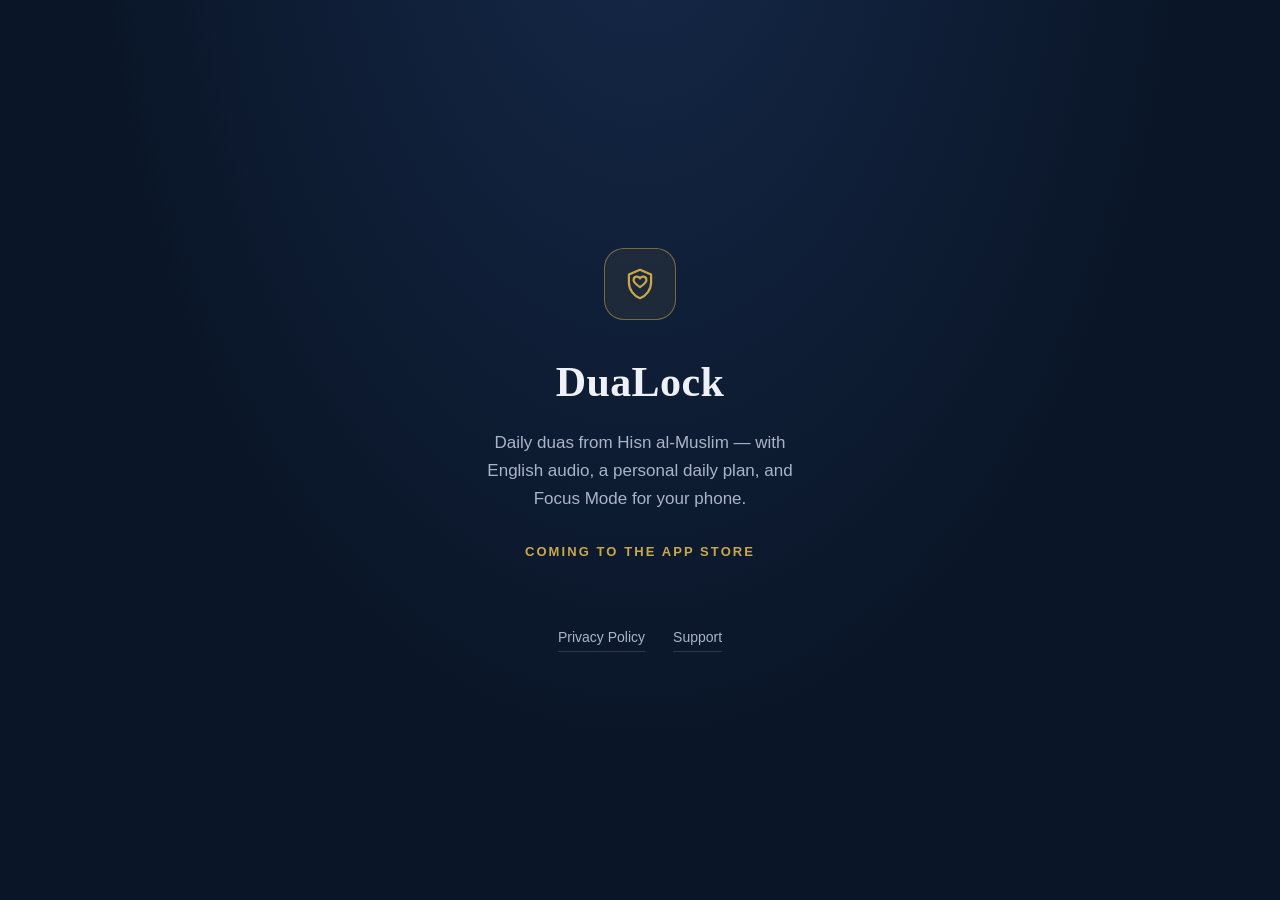
==== index.html @ ced77800 "DuaLock site: landing, privacy policy, support Co-Authored-By: Claude Fable 5 <noreply@anthropic.com" ====
<!DOCTYPE html>
<html lang="en">
<head>
<meta charset="utf-8">
<meta name="viewport" content="width=device-width, initial-scale=1">
<title>DuaLock</title>
<meta name="description" content="DuaLock — daily duas from Hisn al-Muslim with English audio, a personal daily plan, and Focus Mode. Coming to the App Store.">
<style>
  * { box-sizing: border-box; margin: 0; }
  body {
    min-height: 100vh;
    display: flex;
    flex-direction: column;
    align-items: center;
    justify-content: center;
    background: radial-gradient(ellipse at 50% -20%, #16294a 0%, #0a1628 60%);
    color: #eef1f7;
    font: 17px/1.65 -apple-system, BlinkMacSystemFont, "Segoe UI", Roboto, sans-serif;
    padding: 48px 24px;
    text-align: center;
  }
  .mark {
    width: 72px; height: 72px;
    border: 1.5px solid #c9a84c88;
    border-radius: 20px;
    display: flex; align-items: center; justify-content: center;
    margin-bottom: 28px;
    background: #c9a84c14;
  }
  .mark svg { width: 38px; height: 38px; }
  h1 {
    font-family: "Iowan Old Style", Palatino, Georgia, serif;
    font-size: 42px;
    font-weight: 600;
    letter-spacing: 0.01em;
    margin-bottom: 12px;
  }
  .tagline { color: #aab4c8; max-width: 34ch; margin-bottom: 10px; }
  .soon {
    color: #c9a84c;
    font-size: 13px;
    letter-spacing: 0.16em;
    text-transform: uppercase;
    font-weight: 600;
    margin-top: 18px;
  }
  footer { margin-top: 64px; display: flex; gap: 28px; }
  footer a { color: #aab4c8; text-decoration: none; font-size: 14px; border-bottom: 1px solid #aab4c833; padding-bottom: 2px; }
  footer a:hover, footer a:focus { color: #c9a84c; border-color: #c9a84c; }
</style>
</head>
<body>
  <div class="mark" aria-hidden="true">
    <svg viewBox="0 0 24 24" fill="none" stroke="#c9a84c" stroke-width="1.4" stroke-linecap="round" stroke-linejoin="round">
      <path d="M12 3l7 3v5c0 4.5-3 8.5-7 10-4-1.5-7-5.5-7-10V6l7-3z"/>
      <path d="M12 8.5c.9-1.6 3.4-1.6 4 .3.5 1.7-1.5 3.6-4 5.2-2.5-1.6-4.5-3.5-4-5.2.6-1.9 3.1-1.9 4-.3z"/>
    </svg>
  </div>
  <h1>DuaLock</h1>
  <p class="tagline">Daily duas from Hisn al-Muslim — with English audio, a personal daily plan, and Focus Mode for your phone.</p>
  <p class="soon">Coming to the App&nbsp;Store</p>
  <footer>
    <a href="/privacy/">Privacy Policy</a>
    <a href="/support/">Support</a>
  </footer>
</body>
</html>
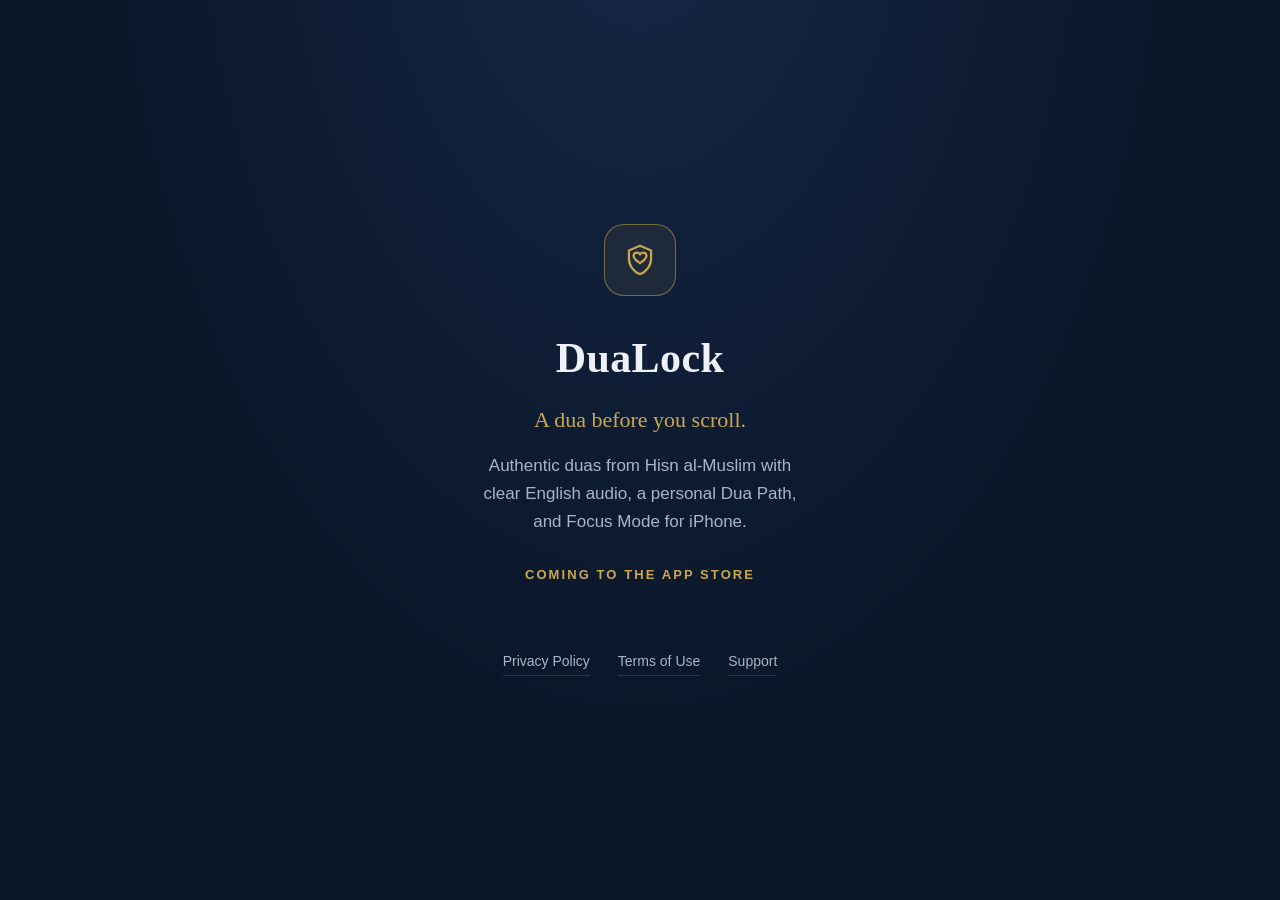
==== commit 9282dfa1: "Add terms page and update privacy and support for DuaLock 1.0 Links are now relative so they resolve" ====
--- a/index.html
+++ b/index.html
@@ -3,8 +3,8 @@
 <head>
 <meta charset="utf-8">
 <meta name="viewport" content="width=device-width, initial-scale=1">
-<title>DuaLock</title>
-<meta name="description" content="DuaLock — daily duas from Hisn al-Muslim with English audio, a personal daily plan, and Focus Mode. Coming to the App Store.">
+<title>DuaLock — A dua before you scroll</title>
+<meta name="description" content="DuaLock places a short, authentic dua between you and the apps that pull you away. Duas from Hisn al-Muslim with clear English audio, a personal Dua Path, and Focus Mode for iPhone.">
 <style>
   * { box-sizing: border-box; margin: 0; }
   body {
@@ -33,9 +33,13 @@
     font-size: 42px;
     font-weight: 600;
     letter-spacing: 0.01em;
-    margin-bottom: 12px;
+    margin-bottom: 8px;
   }
-  .tagline { color: #aab4c8; max-width: 34ch; margin-bottom: 10px; }
+  .lead {
+    font-family: "Iowan Old Style", Palatino, Georgia, serif;
+    font-size: 22px; color: #c9a84c; margin-bottom: 14px;
+  }
+  .tagline { color: #aab4c8; max-width: 36ch; margin-bottom: 10px; }
   .soon {
     color: #c9a84c;
     font-size: 13px;
@@ -44,7 +48,7 @@
     font-weight: 600;
     margin-top: 18px;
   }
-  footer { margin-top: 64px; display: flex; gap: 28px; }
+  footer { margin-top: 64px; display: flex; gap: 28px; flex-wrap: wrap; justify-content: center; }
   footer a { color: #aab4c8; text-decoration: none; font-size: 14px; border-bottom: 1px solid #aab4c833; padding-bottom: 2px; }
   footer a:hover, footer a:focus { color: #c9a84c; border-color: #c9a84c; }
 </style>
@@ -57,11 +61,13 @@
     </svg>
   </div>
   <h1>DuaLock</h1>
-  <p class="tagline">Daily duas from Hisn al-Muslim — with English audio, a personal daily plan, and Focus Mode for your phone.</p>
-  <p class="soon">Coming to the App&nbsp;Store</p>
+  <p class="lead">A dua before you scroll.</p>
+  <p class="tagline">Authentic duas from Hisn al-Muslim with clear English audio, a personal Dua Path, and Focus Mode for iPhone.</p>
+  <p class="soon" id="availability">Coming to the App&nbsp;Store</p>
   <footer>
-    <a href="/privacy/">Privacy Policy</a>
-    <a href="/support/">Support</a>
+    <a href="privacy/">Privacy Policy</a>
+    <a href="terms/">Terms of Use</a>
+    <a href="support/">Support</a>
   </footer>
 </body>
 </html>
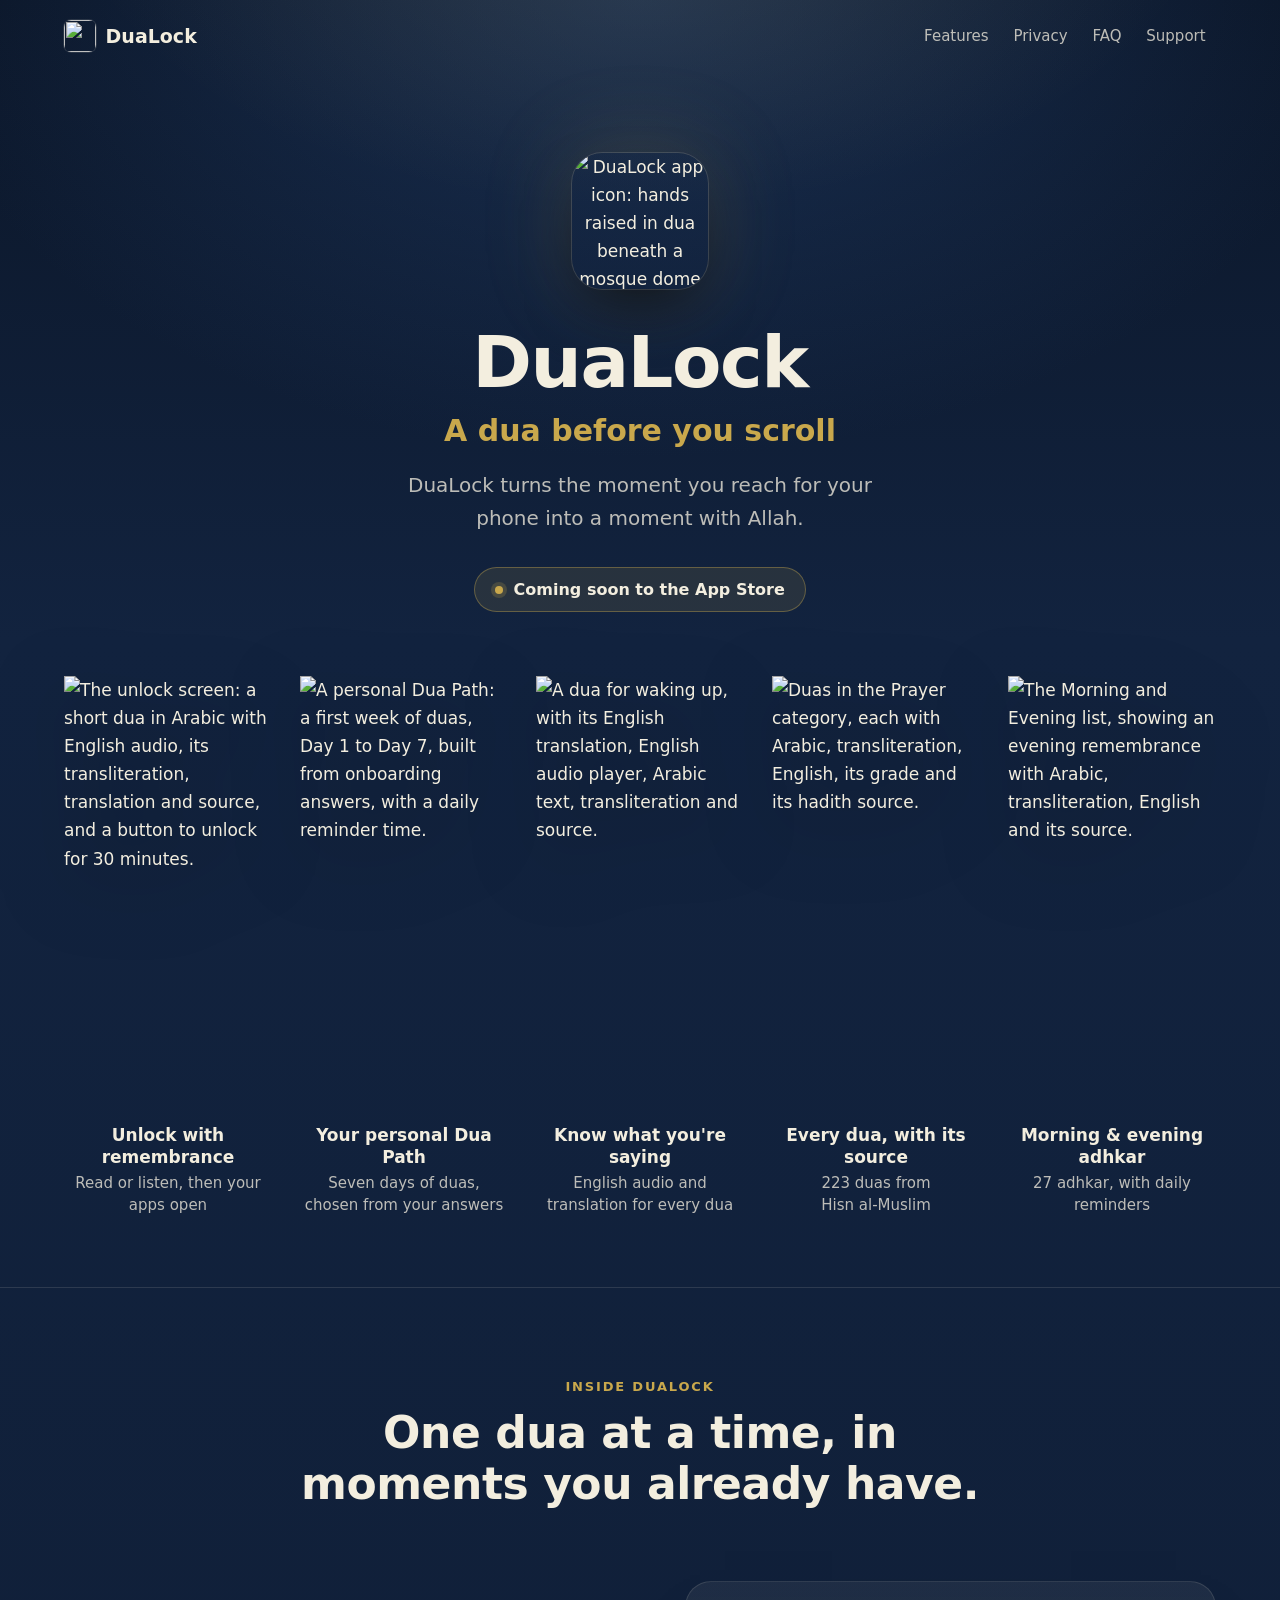
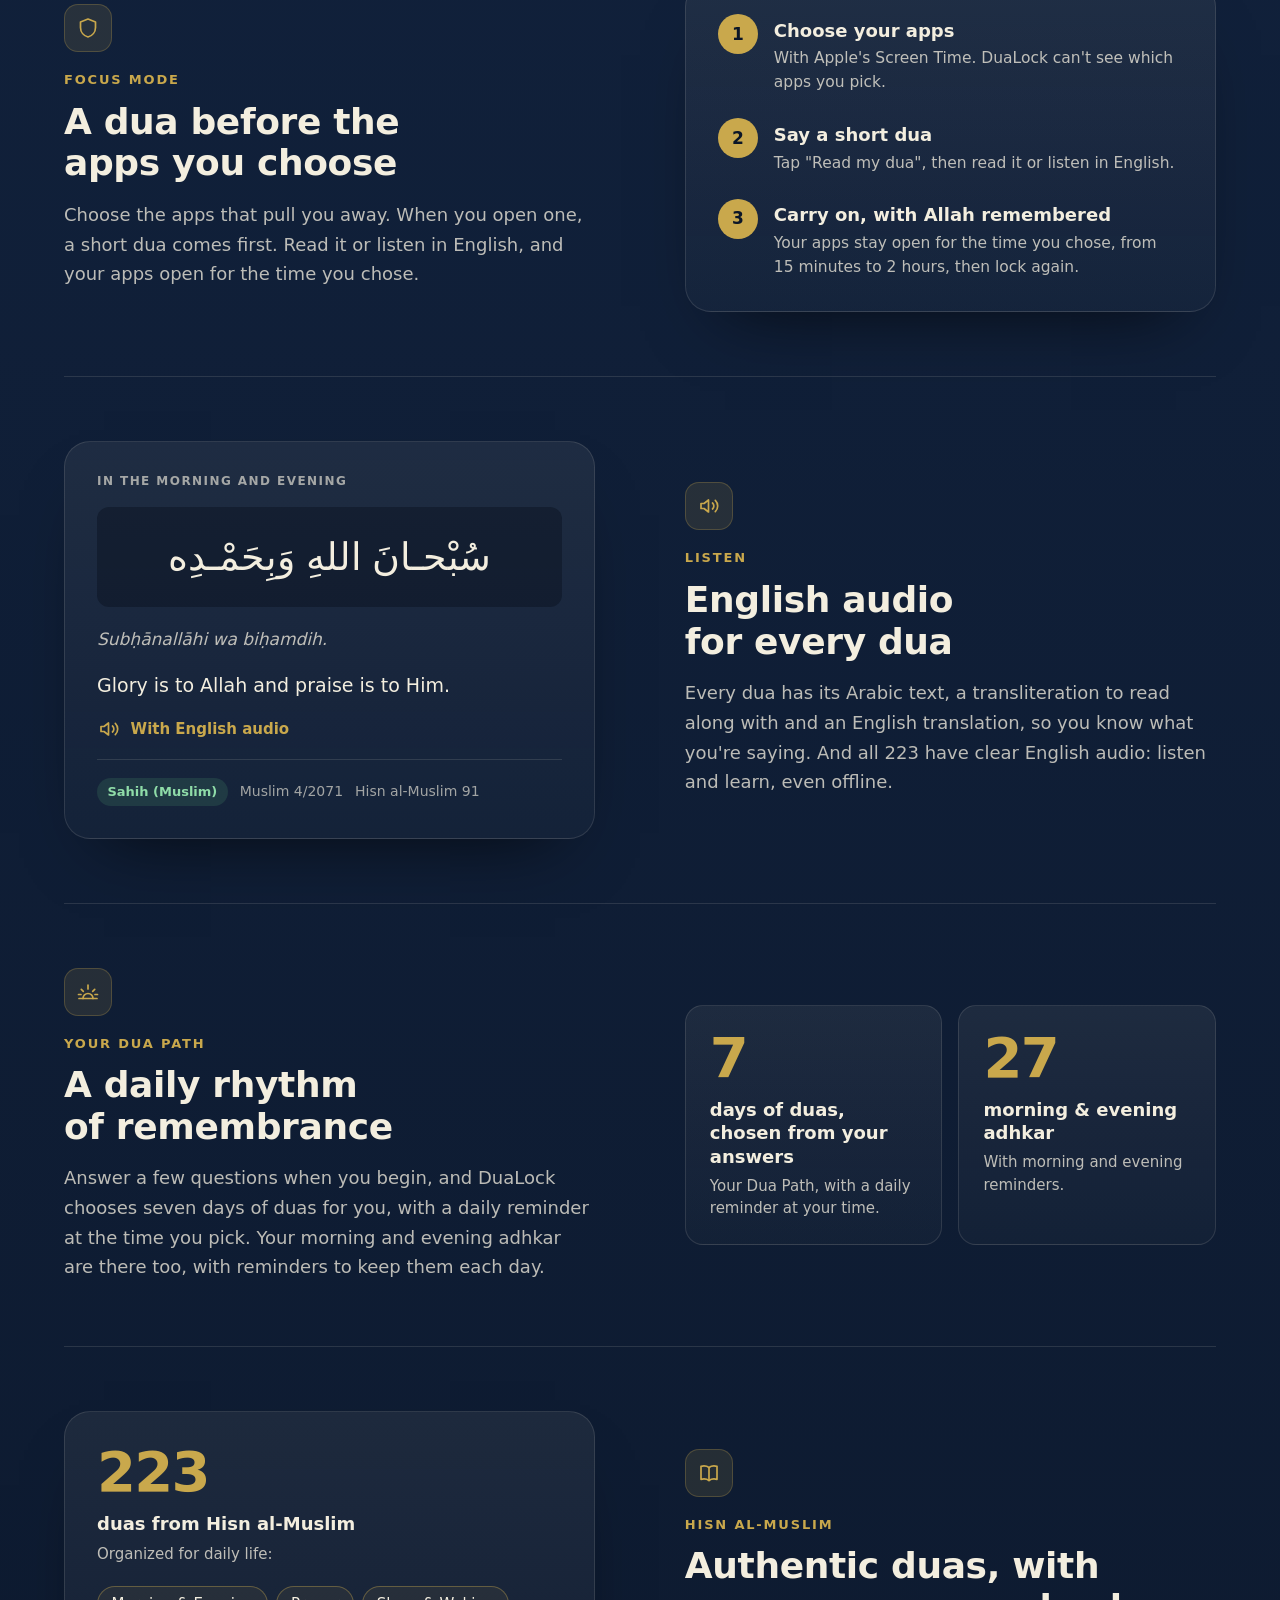
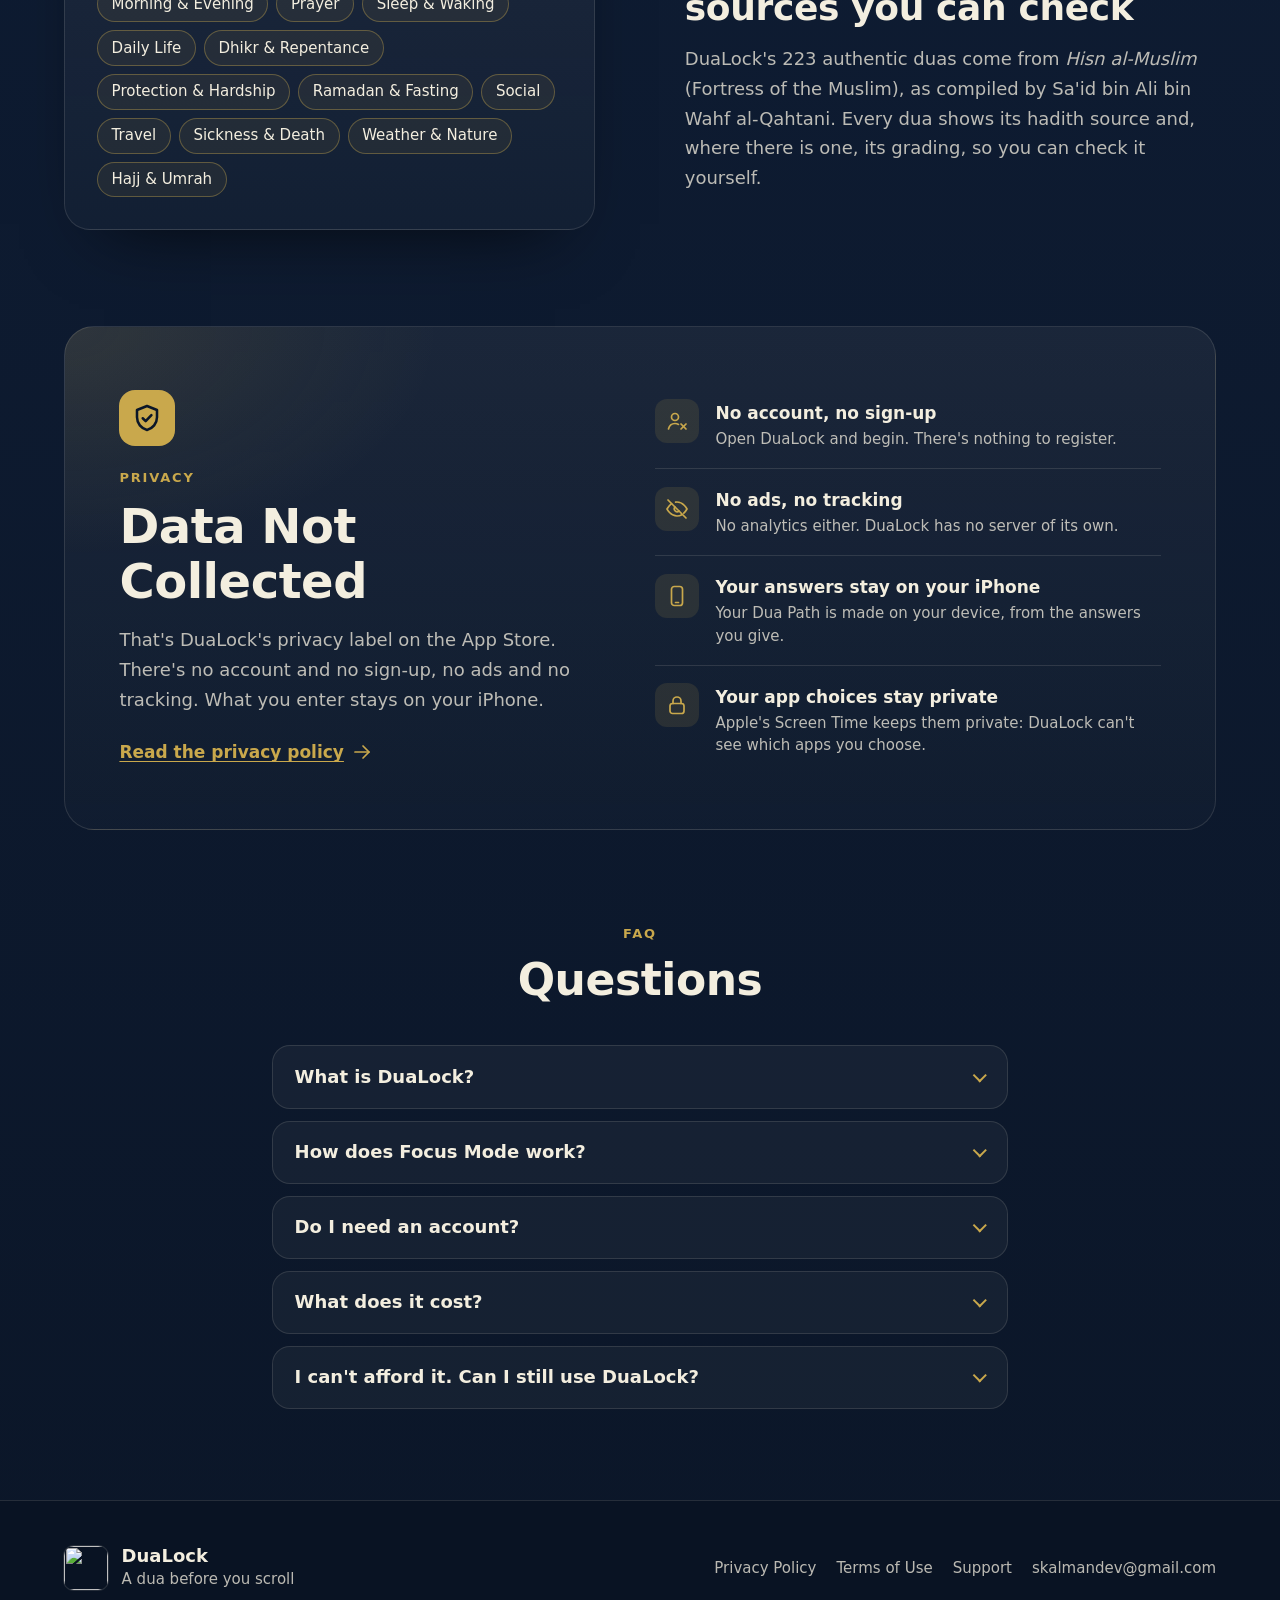
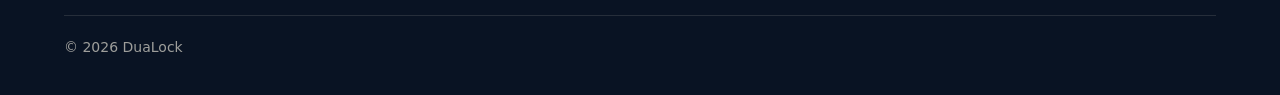
==== commit 722aa06a: "New home page and shared stylesheet Hero with the app icon, tagline and "Coming soon to the App Stor" ====
--- a/index.html
+++ b/index.html
@@ -4,70 +4,276 @@
 <meta charset="utf-8">
 <meta name="viewport" content="width=device-width, initial-scale=1">
 <title>DuaLock — A dua before you scroll</title>
-<meta name="description" content="DuaLock places a short, authentic dua between you and the apps that pull you away. Duas from Hisn al-Muslim with clear English audio, a personal Dua Path, and Focus Mode for iPhone.">
-<style>
-  * { box-sizing: border-box; margin: 0; }
-  body {
-    min-height: 100vh;
-    display: flex;
-    flex-direction: column;
-    align-items: center;
-    justify-content: center;
-    background: radial-gradient(ellipse at 50% -20%, #16294a 0%, #0a1628 60%);
-    color: #eef1f7;
-    font: 17px/1.65 -apple-system, BlinkMacSystemFont, "Segoe UI", Roboto, sans-serif;
-    padding: 48px 24px;
-    text-align: center;
-  }
-  .mark {
-    width: 72px; height: 72px;
-    border: 1.5px solid #c9a84c88;
-    border-radius: 20px;
-    display: flex; align-items: center; justify-content: center;
-    margin-bottom: 28px;
-    background: #c9a84c14;
-  }
-  .mark svg { width: 38px; height: 38px; }
-  h1 {
-    font-family: "Iowan Old Style", Palatino, Georgia, serif;
-    font-size: 42px;
-    font-weight: 600;
-    letter-spacing: 0.01em;
-    margin-bottom: 8px;
-  }
-  .lead {
-    font-family: "Iowan Old Style", Palatino, Georgia, serif;
-    font-size: 22px; color: #c9a84c; margin-bottom: 14px;
-  }
-  .tagline { color: #aab4c8; max-width: 36ch; margin-bottom: 10px; }
-  .soon {
-    color: #c9a84c;
-    font-size: 13px;
-    letter-spacing: 0.16em;
-    text-transform: uppercase;
-    font-weight: 600;
-    margin-top: 18px;
-  }
-  footer { margin-top: 64px; display: flex; gap: 28px; flex-wrap: wrap; justify-content: center; }
-  footer a { color: #aab4c8; text-decoration: none; font-size: 14px; border-bottom: 1px solid #aab4c833; padding-bottom: 2px; }
-  footer a:hover, footer a:focus { color: #c9a84c; border-color: #c9a84c; }
-</style>
+<meta name="description" content="A dua before you scroll. 223 authentic duas from Hisn al-Muslim with English audio, a personal Dua Path, and Focus Mode for iPhone.">
+<meta name="theme-color" content="#0b1628">
+<meta name="color-scheme" content="dark">
+<link rel="icon" href="favicon.ico" sizes="32x32">
+<link rel="apple-touch-icon" href="apple-touch-icon.png">
+<link rel="stylesheet" href="assets/site.css">
+<meta property="og:type" content="website">
+<meta property="og:site_name" content="DuaLock">
+<meta property="og:title" content="DuaLock — A dua before you scroll">
+<meta property="og:description" content="Turn the urge to scroll into a moment with Allah. Authentic duas from Hisn al-Muslim with English audio, a personal Dua Path, and Focus Mode.">
+<meta property="og:image" content="https://sallegh.github.io/dualock-site/assets/img/og-image.jpg">
+<meta property="og:image:width" content="1200">
+<meta property="og:image:height" content="630">
+<meta property="og:image:alt" content="The DuaLock app icon beside an iPhone showing a short dua with English audio.">
+<meta name="twitter:card" content="summary_large_image">
 </head>
 <body>
-  <div class="mark" aria-hidden="true">
-    <svg viewBox="0 0 24 24" fill="none" stroke="#c9a84c" stroke-width="1.4" stroke-linecap="round" stroke-linejoin="round">
-      <path d="M12 3l7 3v5c0 4.5-3 8.5-7 10-4-1.5-7-5.5-7-10V6l7-3z"/>
-      <path d="M12 8.5c.9-1.6 3.4-1.6 4 .3.5 1.7-1.5 3.6-4 5.2-2.5-1.6-4.5-3.5-4-5.2.6-1.9 3.1-1.9 4-.3z"/>
-    </svg>
+<a class="skip-link" href="#main">Skip to content</a>
+
+<svg width="0" height="0" style="position:absolute" aria-hidden="true" focusable="false">
+  <symbol id="i-shield" viewBox="0 0 24 24"><path d="M12 3 4.5 6v5.5c0 4.6 3.2 8.4 7.5 9.5 4.3-1.1 7.5-4.9 7.5-9.5V6L12 3Z"/></symbol>
+  <symbol id="i-shield-check" viewBox="0 0 24 24"><path d="M12 3 4.5 6v5.5c0 4.6 3.2 8.4 7.5 9.5 4.3-1.1 7.5-4.9 7.5-9.5V6L12 3Z"/><path d="m8.8 12.2 2.2 2.2 4.3-4.6"/></symbol>
+  <symbol id="i-speaker" viewBox="0 0 24 24"><path d="M4 9.5h3l4.5-3.5v12L7 14.5H4z"/><path d="M15.5 9a4 4 0 0 1 0 6"/><path d="M18.3 6.3a8 8 0 0 1 0 11.4"/></symbol>
+  <symbol id="i-sunrise" viewBox="0 0 24 24"><path d="M3 18.5h18"/><path d="M7 18.5a5 5 0 0 1 10 0"/><path d="M12 5v4"/><path d="m5.3 9.3 2 2"/><path d="m18.7 9.3-2 2"/><path d="M2.5 14.5H5"/><path d="M19 14.5h2.5"/></symbol>
+  <symbol id="i-book" viewBox="0 0 24 24"><path d="M12 6.5C10 5 7 4.6 4 5.3v13c3-.7 6-.3 8 1.2 2-1.5 5-1.9 8-1.2v-13c-3-.7-6-.3-8 1.2Z"/><path d="M12 6.5v13"/></symbol>
+  <symbol id="i-user-x" viewBox="0 0 24 24"><circle cx="10" cy="8" r="3.5"/><path d="M3.5 20c.8-3.6 3.4-5.5 6.5-5.5 1.3 0 2.5.3 3.5.9"/><path d="m16 15 5 5"/><path d="m21 15-5 5"/></symbol>
+  <symbol id="i-eye-off" viewBox="0 0 24 24"><path d="m3 3 18 18"/><path d="M10.6 5.1Q11.3 5 12 5c6.5 0 10 7 10 7a17 17 0 0 1-3.2 4.1"/><path d="M6.6 6.6C3.9 8.4 2 12 2 12s3.5 7 10 7c1.9 0 3.5-.5 4.9-1.3"/><path d="M9.9 9.9a3 3 0 0 0 4.2 4.2"/></symbol>
+  <symbol id="i-iphone" viewBox="0 0 24 24"><rect x="6.5" y="2.5" width="11" height="19" rx="2.8"/><path d="M10.5 18.5h3"/></symbol>
+  <symbol id="i-lock" viewBox="0 0 24 24"><rect x="5" y="10.5" width="14" height="10" rx="2.5"/><path d="M8 10.5V8a4 4 0 0 1 8 0v2.5"/></symbol>
+  <symbol id="i-arrow" viewBox="0 0 24 24"><path d="M5 12h14"/><path d="m13 6 6 6-6 6"/></symbol>
+</svg>
+
+<header class="site-header">
+  <div class="container header-inner">
+    <a class="brand" href="./"><img src="assets/img/icon.webp" alt="" width="32" height="32">DuaLock</a>
+    <nav class="site-nav" aria-label="Main">
+      <ul>
+        <li class="nav-extra"><a href="#features">Features</a></li>
+        <li><a href="#privacy">Privacy</a></li>
+        <li><a href="#faq">FAQ</a></li>
+        <li><a href="support/">Support</a></li>
+      </ul>
+    </nav>
   </div>
-  <h1>DuaLock</h1>
-  <p class="lead">A dua before you scroll.</p>
-  <p class="tagline">Authentic duas from Hisn al-Muslim with clear English audio, a personal Dua Path, and Focus Mode for iPhone.</p>
-  <p class="soon" id="availability">Coming to the App&nbsp;Store</p>
-  <footer>
-    <a href="privacy/">Privacy Policy</a>
-    <a href="terms/">Terms of Use</a>
-    <a href="support/">Support</a>
-  </footer>
+</header>
+
+<main id="main">
+
+  <section class="hero">
+    <div class="container">
+      <img class="hero-icon" src="assets/img/icon.webp" width="384" height="384" alt="DuaLock app icon: hands raised in dua beneath a mosque dome and a crescent moon">
+      <h1>DuaLock</h1>
+      <p class="tagline">A dua before you scroll</p>
+      <p class="lede">DuaLock turns the moment you reach for your phone into a moment with Allah.</p>
+      <p class="status"><span class="status-dot" aria-hidden="true"></span>Coming soon to the App Store</p>
+    </div>
+  </section>
+
+  <section class="gallery" aria-labelledby="gallery-title">
+    <h2 id="gallery-title" class="visually-hidden">Screenshots</h2>
+    <ul class="shots" role="list" tabindex="0" aria-label="Screenshots of DuaLock">
+      <li>
+        <figure class="shot">
+          <img src="assets/img/screen-unlock.webp" width="700" height="1448" decoding="async" alt="The unlock screen: a short dua in Arabic with English audio, its transliteration, translation and source, and a button to unlock for 30 minutes.">
+          <figcaption><strong>Unlock with remembrance</strong><span>Read or listen, then your apps open</span></figcaption>
+        </figure>
+      </li>
+      <li>
+        <figure class="shot">
+          <img src="assets/img/screen-path.webp" width="700" height="1448" decoding="async" alt="A personal Dua Path: a first week of duas, Day 1 to Day 7, built from onboarding answers, with a daily reminder time.">
+          <figcaption><strong>Your personal Dua Path</strong><span>Seven days of duas, chosen from your answers</span></figcaption>
+        </figure>
+      </li>
+      <li>
+        <figure class="shot">
+          <img src="assets/img/screen-listen.webp" width="700" height="1448" loading="lazy" decoding="async" alt="A dua for waking up, with its English translation, English audio player, Arabic text, transliteration and source.">
+          <figcaption><strong>Know what you're saying</strong><span>English audio and translation for every dua</span></figcaption>
+        </figure>
+      </li>
+      <li>
+        <figure class="shot">
+          <img src="assets/img/screen-sources.webp" width="700" height="1448" loading="lazy" decoding="async" alt="Duas in the Prayer category, each with Arabic, transliteration, English, its grade and its hadith source.">
+          <figcaption><strong>Every dua, with its source</strong><span>223 duas from <span class="nowrap">Hisn al-Muslim</span></span></figcaption>
+        </figure>
+      </li>
+      <li>
+        <figure class="shot">
+          <img src="assets/img/screen-adhkar.webp" width="700" height="1448" loading="lazy" decoding="async" alt="The Morning and Evening list, showing an evening remembrance with Arabic, transliteration, English and its source.">
+          <figcaption><strong>Morning &amp; evening adhkar</strong><span>27 adhkar, with daily reminders</span></figcaption>
+        </figure>
+      </li>
+    </ul>
+    <p class="gallery-hint" aria-hidden="true">Swipe to see more</p>
+  </section>
+
+  <section id="features" class="section features" aria-labelledby="features-title">
+    <div class="container">
+      <header class="section-head">
+        <p class="eyebrow">Inside DuaLock</p>
+        <h2 id="features-title">One dua at a time, in moments you already have.</h2>
+      </header>
+
+      <div class="feature-list">
+
+        <div class="feature">
+          <div class="feature-text">
+            <div class="feature-icon"><svg class="icon" aria-hidden="true" focusable="false"><use href="#i-shield"/></svg></div>
+            <p class="eyebrow">Focus Mode</p>
+            <h3>A dua before the apps you choose</h3>
+            <p>Choose the apps that pull you away. When you open one, a short dua comes first. Read it or listen in English, and your apps open for the time you chose.</p>
+          </div>
+          <div class="feature-visual panel">
+            <ol class="steps" role="list">
+              <li><div><strong>Choose your apps</strong><span>With Apple's Screen Time. DuaLock can't see which apps you pick.</span></div></li>
+              <li><div><strong>Say a short dua</strong><span>Tap "Read my dua", then read it or listen in English.</span></div></li>
+              <li><div><strong>Carry on, with Allah remembered</strong><span>Your apps stay open for the time you chose, from 15&nbsp;minutes to 2&nbsp;hours, then lock again.</span></div></li>
+            </ol>
+          </div>
+        </div>
+
+        <div class="feature">
+          <div class="feature-text">
+            <div class="feature-icon"><svg class="icon" aria-hidden="true" focusable="false"><use href="#i-speaker"/></svg></div>
+            <p class="eyebrow">Listen</p>
+            <h3>English audio for every dua</h3>
+            <p>Every dua has its Arabic text, a transliteration to read along with and an English translation, so you know what you're saying. And all 223 have clear English audio: listen and learn, even offline.</p>
+          </div>
+          <div class="feature-visual">
+            <figure class="panel dua-card" aria-label="A dua as DuaLock shows it">
+              <p class="dua-label">In the morning and evening</p>
+              <p class="arabic" lang="ar" dir="rtl">سُبْحـانَ اللهِ وَبِحَمْـدِه</p>
+              <p class="translit">Subḥānallāhi wa biḥamdih.</p>
+              <p class="translation">Glory is to Allah and praise is to Him.</p>
+              <p class="dua-audio"><svg class="icon" aria-hidden="true" focusable="false"><use href="#i-speaker"/></svg>With English audio</p>
+              <figcaption class="dua-source"><span class="grade">Sahih (Muslim)</span><span>Muslim 4/2071</span><span>Hisn al-Muslim 91</span></figcaption>
+            </figure>
+          </div>
+        </div>
+
+        <div class="feature">
+          <div class="feature-text">
+            <div class="feature-icon"><svg class="icon" aria-hidden="true" focusable="false"><use href="#i-sunrise"/></svg></div>
+            <p class="eyebrow">Your Dua Path</p>
+            <h3>A daily rhythm of remembrance</h3>
+            <p>Answer a few questions when you begin, and DuaLock chooses seven days of duas for you, with a daily reminder at the time you pick. Your morning and evening adhkar are there too, with reminders to keep them each day.</p>
+          </div>
+          <div class="feature-visual">
+            <ul class="stats" role="list">
+              <li class="stat"><span class="stat-num">7</span><span class="stat-label">days of duas, chosen from your answers</span><span class="stat-detail">Your Dua Path, with a daily reminder at your time.</span></li>
+              <li class="stat"><span class="stat-num">27</span><span class="stat-label">morning &amp; evening adhkar</span><span class="stat-detail">With morning and evening reminders.</span></li>
+            </ul>
+          </div>
+        </div>
+
+        <div class="feature">
+          <div class="feature-text">
+            <div class="feature-icon"><svg class="icon" aria-hidden="true" focusable="false"><use href="#i-book"/></svg></div>
+            <p class="eyebrow">Hisn al-Muslim</p>
+            <h3>Authentic duas, with sources you can check</h3>
+            <p>DuaLock's 223 authentic duas come from <em class="nowrap">Hisn al-Muslim</em> (Fortress of the Muslim), as compiled by Sa'id bin Ali bin Wahf <span class="nowrap">al-Qahtani</span>. Every dua shows its hadith source and, where there is one, its grading, so you can check it yourself.</p>
+          </div>
+          <div class="feature-visual panel">
+            <p class="library-count"><strong>223</strong><span>duas from <span class="nowrap">Hisn al-Muslim</span></span></p>
+            <p class="library-note">Organized for daily life:</p>
+            <ul class="chips" role="list">
+              <li>Morning &amp; Evening</li>
+              <li>Prayer</li>
+              <li>Sleep &amp; Waking</li>
+              <li>Daily Life</li>
+              <li>Dhikr &amp; Repentance</li>
+              <li>Protection &amp; Hardship</li>
+              <li>Ramadan &amp; Fasting</li>
+              <li>Social</li>
+              <li>Travel</li>
+              <li>Sickness &amp; Death</li>
+              <li>Weather &amp; Nature</li>
+              <li>Hajj &amp; Umrah</li>
+            </ul>
+          </div>
+        </div>
+
+      </div>
+    </div>
+  </section>
+
+  <section id="privacy" class="section privacy" aria-labelledby="privacy-title">
+    <div class="container">
+      <div class="privacy-panel">
+        <div class="privacy-intro">
+          <div class="label-mark"><svg class="icon" aria-hidden="true" focusable="false"><use href="#i-shield-check"/></svg></div>
+          <p class="eyebrow">Privacy</p>
+          <h2 id="privacy-title">Data Not Collected</h2>
+          <p class="privacy-text">That's DuaLock's privacy label on the App Store. There's no account and no sign-up, no ads and no tracking. What you enter stays on your iPhone.</p>
+          <p class="text-link"><a href="privacy/">Read the privacy policy</a><svg class="icon" aria-hidden="true" focusable="false"><use href="#i-arrow"/></svg></p>
+        </div>
+        <ul class="privacy-list" role="list">
+          <li><span class="list-icon"><svg class="icon" aria-hidden="true" focusable="false"><use href="#i-user-x"/></svg></span><div><strong>No account, no sign-up</strong><span>Open DuaLock and begin. There's nothing to register.</span></div></li>
+          <li><span class="list-icon"><svg class="icon" aria-hidden="true" focusable="false"><use href="#i-eye-off"/></svg></span><div><strong>No ads, no tracking</strong><span>No analytics either. DuaLock has no server of its own.</span></div></li>
+          <li><span class="list-icon"><svg class="icon" aria-hidden="true" focusable="false"><use href="#i-iphone"/></svg></span><div><strong>Your answers stay on your iPhone</strong><span>Your Dua Path is made on your device, from the answers you give.</span></div></li>
+          <li><span class="list-icon"><svg class="icon" aria-hidden="true" focusable="false"><use href="#i-lock"/></svg></span><div><strong>Your app choices stay private</strong><span>Apple's Screen Time keeps them private: DuaLock can't see which apps you choose.</span></div></li>
+        </ul>
+      </div>
+    </div>
+  </section>
+
+  <section id="faq" class="section faq" aria-labelledby="faq-title">
+    <div class="narrow">
+      <header class="section-head">
+        <p class="eyebrow">FAQ</p>
+        <h2 id="faq-title">Questions</h2>
+      </header>
+      <div class="faq-list">
+        <details>
+          <summary>What is DuaLock?</summary>
+          <div class="answer">
+            <p>DuaLock is an iPhone app for remembering Allah through your day. It has 223 authentic duas from <span class="nowrap">Hisn al-Muslim</span> (Fortress of the Muslim), each with Arabic, transliteration, an English translation, English audio and its source.</p>
+            <p>It builds you a personal Dua Path, keeps your morning and evening adhkar with reminders, and places a short dua before the apps you choose with Focus Mode. DuaLock needs iOS 17 or later.</p>
+          </div>
+        </details>
+        <details>
+          <summary>How does Focus Mode work?</summary>
+          <div class="answer">
+            <p>You choose the apps that pull you away, using Apple's Screen Time. When you open one of them, it's time for a dua: tap "Read my dua" and DuaLock brings it to you. Read it or listen in English, tap Unlock, and your apps stay open for the time you chose, from 15&nbsp;minutes to 2&nbsp;hours. Then they lock again.</p>
+            <p>DuaLock never sees which apps you picked, and you can turn Focus Mode off anytime in the Focus tab.</p>
+          </div>
+        </details>
+        <details>
+          <summary>Do I need an account?</summary>
+          <div class="answer">
+            <p>No. There's no account and no sign-up. Your answers stay on your iPhone, and DuaLock collects no data: its App Store privacy label is "Data Not Collected".</p>
+          </div>
+        </details>
+        <details>
+          <summary>What does it cost?</summary>
+          <div class="answer">
+            <p>DuaLock requires a DuaLock Premium subscription, billed yearly or monthly through your Apple Account. If your Apple Account is eligible, it starts with a free trial. Prices vary by country, and the app shows yours before you subscribe.</p>
+            <p>The subscription pays for DuaLock's own content and services: the duas with their sources, English audio, your Dua Path and reminders, and ongoing updates. You can cancel anytime. See the <a href="terms/">Terms of Use</a> for the details.</p>
+          </div>
+        </details>
+        <details>
+          <summary>I can't afford it. Can I still use DuaLock?</summary>
+          <div class="answer">
+            <p>Yes. Email <a href="mailto:skalmandev@gmail.com?subject=DuaLock%20access">skalmandev@gmail.com</a> with the subject "DuaLock access" and we'll send you a code for 3 months of DuaLock Premium, free. <a href="support/#redeem">How to redeem a code</a>.</p>
+          </div>
+        </details>
+      </div>
+    </div>
+  </section>
+
+</main>
+
+<footer class="site-footer">
+  <div class="container footer-inner">
+    <div class="footer-brand">
+      <img src="assets/img/icon.webp" alt="" width="44" height="44" loading="lazy">
+      <div>
+        <p class="footer-name">DuaLock</p>
+        <p class="footer-tag">A dua before you scroll</p>
+      </div>
+    </div>
+    <nav aria-label="Footer">
+      <ul class="footer-links">
+        <li><a href="privacy/">Privacy Policy</a></li>
+        <li><a href="terms/">Terms of Use</a></li>
+        <li><a href="support/">Support</a></li>
+        <li><a href="mailto:skalmandev@gmail.com">skalmandev@gmail.com</a></li>
+      </ul>
+    </nav>
+    <p class="copyright">© 2026 DuaLock</p>
+  </div>
+</footer>
 </body>
 </html>
--- a/assets/site.css
+++ b/assets/site.css
@@ -0,0 +1,864 @@
+/* DuaLock site — shared styles for every page. Plain CSS, no build step. */
+
+:root {
+  --navy-950: #08111f;
+  --navy-900: #0b1628;
+  --navy-800: #12233f;
+  --gold: #c9a84c;
+  --gold-bright: #dcbd66;
+  --cream: #f3eedf;
+
+  --text: var(--cream);
+  --text-muted: rgba(243, 238, 223, 0.76);
+  --text-faint: rgba(243, 238, 223, 0.64);
+  --line: rgba(243, 238, 223, 0.12);
+  --surface: rgba(243, 238, 223, 0.045);
+  --surface-strong: rgba(243, 238, 223, 0.075);
+  --gold-wash: rgba(201, 168, 76, 0.12);
+  --gold-line: rgba(201, 168, 76, 0.38);
+
+  --radius-lg: 26px;
+  --radius: 18px;
+  --radius-sm: 12px;
+
+  --font-head: ui-rounded, "SF Pro Rounded", system-ui, -apple-system, "Segoe UI", Roboto, sans-serif;
+  --font-body: system-ui, -apple-system, BlinkMacSystemFont, "Segoe UI", Roboto, "Helvetica Neue", Arial, sans-serif;
+  --font-arabic: "Geeza Pro", "SF Arabic", "Noto Naskh Arabic", "Noto Sans Arabic", "Segoe UI", Tahoma, sans-serif;
+
+  --gutter: 1rem;
+  --max: 72rem;
+}
+
+@media (min-width: 48rem) {
+  :root { --gutter: 2rem; }
+}
+
+/* ---------- Base ---------- */
+
+*,
+*::before,
+*::after { box-sizing: border-box; }
+
+html {
+  color-scheme: dark;
+  background: var(--navy-900);
+  -webkit-text-size-adjust: 100%;
+  text-size-adjust: 100%;
+}
+
+@media (prefers-reduced-motion: no-preference) {
+  html { scroll-behavior: smooth; }
+}
+
+body {
+  display: flex;
+  flex-direction: column;
+  min-height: 100vh;
+  min-height: 100dvh;
+  margin: 0;
+  color: var(--text);
+  font: 400 1.0625rem/1.65 var(--font-body);
+  background:
+    radial-gradient(52rem 30rem at 50% -8rem, rgba(201, 168, 76, 0.14), transparent 70%),
+    radial-gradient(70rem 44rem at 50% 0, rgba(36, 66, 112, 0.55), transparent 65%),
+    linear-gradient(180deg, var(--navy-900) 0, var(--navy-800) 40rem, var(--navy-900) 100%);
+  background-repeat: no-repeat;
+  -webkit-font-smoothing: antialiased;
+  -moz-osx-font-smoothing: grayscale;
+}
+
+main { flex: 1 0 auto; }
+
+img,
+svg { display: block; max-width: 100%; }
+img { height: auto; }
+
+h1, h2, h3 {
+  margin: 0;
+  font-family: var(--font-head);
+  font-weight: 700;
+  line-height: 1.15;
+  letter-spacing: -0.01em;
+  text-wrap: balance;
+}
+
+p,
+figure { margin: 0; }
+
+a {
+  color: var(--gold);
+  text-decoration-thickness: 1px;
+  text-underline-offset: 0.2em;
+}
+a:hover { color: var(--gold-bright); }
+
+:focus-visible {
+  outline: 2px solid var(--gold);
+  outline-offset: 3px;
+  border-radius: 6px;
+}
+
+.container {
+  width: min(100% - 2 * var(--gutter), var(--max));
+  margin-inline: auto;
+}
+
+.visually-hidden {
+  position: absolute !important;
+  width: 1px;
+  height: 1px;
+  padding: 0;
+  margin: -1px;
+  overflow: hidden;
+  clip: rect(0 0 0 0);
+  white-space: nowrap;
+  border: 0;
+}
+
+.skip-link {
+  position: absolute;
+  left: 1rem;
+  top: -4rem;
+  z-index: 10;
+  padding: 0.6rem 1rem;
+  border-radius: 10px;
+  background: var(--gold);
+  color: var(--navy-900);
+  font-weight: 700;
+  text-decoration: none;
+}
+.skip-link:focus { top: 1rem; color: var(--navy-900); }
+
+.eyebrow {
+  margin-bottom: 0.75rem;
+  color: var(--gold);
+  font: 700 0.8125rem/1.3 var(--font-head);
+  letter-spacing: 0.14em;
+  text-transform: uppercase;
+}
+
+.icon {
+  width: 1.5rem;
+  height: 1.5rem;
+  flex: none;
+  fill: none;
+  stroke: currentColor;
+  stroke-width: 1.7;
+  stroke-linecap: round;
+  stroke-linejoin: round;
+}
+
+/* ---------- Header ---------- */
+
+.site-header { padding-block: 1rem; }
+
+.header-inner {
+  display: flex;
+  align-items: center;
+  justify-content: space-between;
+  gap: 1rem;
+}
+
+.brand {
+  display: inline-flex;
+  align-items: center;
+  gap: 0.6rem;
+  color: var(--text);
+  font: 700 1.1875rem/1 var(--font-head);
+  text-decoration: none;
+}
+.brand:hover { color: var(--text); }
+.brand img {
+  width: 2rem;
+  height: 2rem;
+  border-radius: 22.37%;
+  box-shadow: 0 0 0 1px rgba(243, 238, 223, 0.12);
+}
+
+.site-nav ul {
+  display: flex;
+  flex-wrap: wrap;
+  justify-content: flex-end;
+  gap: 0.25rem;
+  margin: 0;
+  padding: 0;
+  list-style: none;
+}
+
+.site-nav a {
+  display: block;
+  padding: 0.5rem 0.65rem;
+  border-radius: 10px;
+  color: var(--text-muted);
+  font-size: 0.9375rem;
+  font-weight: 500;
+  text-decoration: none;
+}
+.site-nav a:hover { color: var(--text); background: var(--surface); }
+.site-nav a[aria-current="page"] { color: var(--text); background: var(--surface-strong); }
+
+@media (max-width: 30rem) {
+  .site-nav .nav-extra { display: none; }
+  .site-nav a { padding-inline: 0.5rem; }
+}
+
+/* ---------- Home: hero ---------- */
+
+.hero {
+  padding-block: clamp(2.5rem, 1.5rem + 5vw, 5rem) clamp(2.5rem, 2rem + 2vw, 3.5rem);
+  text-align: center;
+}
+
+.hero-icon {
+  width: clamp(7rem, 6rem + 4vw, 8.5rem);
+  aspect-ratio: 1;
+  margin: 0 auto clamp(1.5rem, 1rem + 1.5vw, 2rem);
+  border-radius: 22.37%;
+  box-shadow:
+    0 0 0 1px rgba(243, 238, 223, 0.14),
+    0 26px 60px -18px rgba(0, 0, 0, 0.7),
+    0 0 90px rgba(201, 168, 76, 0.22);
+}
+
+.hero h1 {
+  font-size: clamp(2.875rem, 2.1rem + 3.6vw, 4.5rem);
+  letter-spacing: -0.02em;
+}
+
+.tagline {
+  margin-top: 0.5rem;
+  color: var(--gold);
+  font: 700 clamp(1.375rem, 1.15rem + 1.1vw, 1.875rem)/1.25 var(--font-head);
+}
+
+.lede {
+  max-width: 32rem;
+  margin: 1.25rem auto 0;
+  color: var(--text-muted);
+  font-size: clamp(1.0625rem, 1rem + 0.35vw, 1.25rem);
+}
+
+.status {
+  display: inline-flex;
+  align-items: center;
+  gap: 0.65rem;
+  margin-top: 2rem;
+  padding: 0.75rem 1.25rem;
+  border: 1px solid var(--gold-line);
+  border-radius: 999px;
+  background: var(--gold-wash);
+  color: var(--text);
+  font: 700 1rem/1.2 var(--font-head);
+}
+.status-dot {
+  width: 0.5rem;
+  height: 0.5rem;
+  border-radius: 50%;
+  background: var(--gold);
+  box-shadow: 0 0 0 4px rgba(201, 168, 76, 0.2);
+}
+
+/* ---------- Home: screenshot gallery ---------- */
+
+.gallery { padding-bottom: clamp(2.5rem, 2rem + 3vw, 4.5rem); }
+
+.shots {
+  display: grid;
+  grid-auto-flow: column;
+  grid-auto-columns: min(62%, 15rem);
+  gap: 1.25rem;
+  margin: 0;
+  padding: 0.5rem var(--gutter) 1.5rem;
+  list-style: none;
+  overflow-x: auto;
+  overscroll-behavior-x: contain;
+  scroll-snap-type: x mandatory;
+  scroll-padding-inline: var(--gutter);
+  scrollbar-width: thin;
+  scrollbar-color: rgba(243, 238, 223, 0.25) transparent;
+}
+
+.shot {
+  margin: 0;
+  scroll-snap-align: start;
+}
+
+.shot img {
+  width: 100%;
+  filter: drop-shadow(0 22px 34px rgba(0, 0, 0, 0.5));
+}
+
+.shot figcaption {
+  margin-top: 1.1rem;
+  text-align: center;
+}
+.shot figcaption strong {
+  display: block;
+  font: 700 1.0625rem/1.3 var(--font-head);
+}
+.shot figcaption > span {
+  display: block;
+  margin-top: 0.3rem;
+  color: var(--text-muted);
+  font-size: 0.9375rem;
+  line-height: 1.45;
+}
+
+.gallery-hint {
+  margin-top: 0.25rem;
+  color: var(--text-faint);
+  font-size: 0.875rem;
+  text-align: center;
+}
+
+@media (min-width: 64rem) {
+  .shots {
+    grid-auto-flow: row;
+    grid-template-columns: repeat(5, 1fr);
+    gap: 1.75rem;
+    width: min(100% - 2 * var(--gutter), var(--max));
+    margin-inline: auto;
+    padding: 0.5rem 0 0;
+    overflow: visible;
+  }
+  .gallery-hint { display: none; }
+}
+
+/* ---------- Home: sections ---------- */
+
+.section { padding-block: clamp(3.5rem, 2.5rem + 4vw, 6rem); }
+.features { padding-bottom: 0; }
+.privacy { padding-block: clamp(1rem, 0.5rem + 2vw, 2rem) clamp(1.5rem, 1rem + 2vw, 2.5rem); }
+.faq { padding-top: clamp(2.5rem, 2rem + 2vw, 3.5rem); }
+
+.section-head {
+  max-width: 44rem;
+  margin: 0 auto clamp(1.5rem, 1rem + 2vw, 2.5rem);
+  text-align: center;
+}
+.section-head h2 { font-size: clamp(1.875rem, 1.4rem + 2.2vw, 2.75rem); }
+
+/* Features */
+
+.features { border-top: 1px solid var(--line); }
+
+.feature {
+  display: grid;
+  gap: 2rem;
+  align-items: center;
+  padding-block: clamp(2.5rem, 2rem + 2.5vw, 4.5rem);
+}
+.feature + .feature { border-top: 1px solid var(--line); }
+.feature-visual { width: 100%; max-width: 40rem; }
+.feature:first-child { padding-top: clamp(1rem, 0.5rem + 2vw, 2rem); }
+
+@media (min-width: 56rem) {
+  .feature {
+    grid-template-columns: 1fr 1fr;
+    gap: clamp(3rem, 7vw, 6.5rem);
+  }
+  .feature:nth-child(even) .feature-visual { order: -1; }
+}
+
+.feature-icon {
+  display: grid;
+  place-items: center;
+  width: 3rem;
+  height: 3rem;
+  margin-bottom: 1.25rem;
+  border-radius: 14px;
+  background: var(--gold-wash);
+  box-shadow: inset 0 0 0 1px rgba(201, 168, 76, 0.25);
+  color: var(--gold);
+}
+
+.feature-text h3 {
+  margin-bottom: 1rem;
+  font-size: clamp(1.625rem, 1.3rem + 1.5vw, 2.25rem);
+}
+.feature-text p:not(.eyebrow) {
+  max-width: 34rem;
+  color: var(--text-muted);
+  font-size: clamp(1.0625rem, 1rem + 0.2vw, 1.125rem);
+}
+
+.panel {
+  padding: clamp(1.25rem, 1rem + 1.4vw, 2rem);
+  border: 1px solid var(--line);
+  border-radius: var(--radius-lg);
+  background: linear-gradient(180deg, rgba(243, 238, 223, 0.065), rgba(243, 238, 223, 0.025));
+  box-shadow: 0 34px 70px -40px rgba(0, 0, 0, 0.75);
+}
+
+/* Focus Mode steps */
+
+.steps {
+  display: grid;
+  gap: 1.5rem;
+  margin: 0;
+  padding: 0;
+  list-style: none;
+  counter-reset: step;
+}
+.steps li {
+  display: grid;
+  grid-template-columns: 2.5rem 1fr;
+  gap: 1rem;
+  counter-increment: step;
+}
+.steps li::before {
+  content: counter(step);
+  display: grid;
+  place-items: center;
+  width: 2.5rem;
+  height: 2.5rem;
+  border-radius: 50%;
+  background: var(--gold);
+  color: var(--navy-900);
+  font: 700 1.0625rem/1 var(--font-head);
+}
+.steps strong {
+  display: block;
+  padding-top: 0.3rem;
+  font: 700 1.125rem/1.3 var(--font-head);
+}
+.steps li div > span {
+  display: block;
+  margin-top: 0.25rem;
+  color: var(--text-muted);
+  font-size: 0.96875rem;
+  line-height: 1.55;
+}
+
+/* Dua sample */
+
+.dua-card { display: grid; gap: 1.1rem; }
+
+.dua-label {
+  color: var(--text-faint);
+  font: 700 0.75rem/1.3 var(--font-head);
+  letter-spacing: 0.12em;
+  text-transform: uppercase;
+}
+
+.arabic {
+  padding: 1rem;
+  border-radius: var(--radius-sm);
+  background: rgba(4, 10, 20, 0.35);
+  font-family: var(--font-arabic);
+  font-size: clamp(1.875rem, 1.5rem + 1.6vw, 2.375rem);
+  line-height: 1.8;
+  text-align: center;
+}
+
+.translit {
+  color: var(--text-muted);
+  font-style: italic;
+}
+
+.translation { font-size: 1.1875rem; line-height: 1.5; }
+
+.dua-audio {
+  display: flex;
+  align-items: center;
+  gap: 0.6rem;
+  color: var(--gold);
+  font-weight: 600;
+  font-size: 0.9375rem;
+}
+
+.dua-source {
+  display: flex;
+  flex-wrap: wrap;
+  align-items: center;
+  gap: 0.5rem 0.75rem;
+  padding-top: 1.1rem;
+  border-top: 1px solid var(--line);
+  color: var(--text-faint);
+  font-size: 0.875rem;
+}
+
+.grade {
+  padding: 0.2rem 0.65rem;
+  border-radius: 999px;
+  background: rgba(88, 181, 118, 0.16);
+  color: #8fdca8;
+  font-size: 0.8125rem;
+  font-weight: 600;
+}
+
+/* Dua Path and adhkar */
+
+.stats {
+  display: grid;
+  gap: 1rem;
+  margin: 0;
+  padding: 0;
+  list-style: none;
+}
+@media (min-width: 30rem) {
+  .stats { grid-template-columns: 1fr 1fr; }
+}
+
+.stat {
+  padding: 1.5rem;
+  border: 1px solid var(--line);
+  border-radius: var(--radius);
+  background: linear-gradient(180deg, rgba(243, 238, 223, 0.065), rgba(243, 238, 223, 0.025));
+}
+.stat-num {
+  display: block;
+  color: var(--gold);
+  font: 700 3.5rem/1 var(--font-head);
+  letter-spacing: -0.03em;
+}
+.stat-label {
+  display: block;
+  margin-top: 0.75rem;
+  font: 700 1.125rem/1.3 var(--font-head);
+}
+.stat-detail {
+  display: block;
+  margin-top: 0.4rem;
+  color: var(--text-muted);
+  font-size: 0.9375rem;
+  line-height: 1.5;
+}
+
+/* Categories */
+
+.library-count {
+  display: grid;
+  gap: 0.75rem;
+  margin-bottom: 0.4rem;
+}
+.library-count strong {
+  color: var(--gold);
+  font: 700 3.5rem/1 var(--font-head);
+  letter-spacing: -0.03em;
+}
+.library-count span { font: 700 1.125rem/1.3 var(--font-head); }
+.nowrap { white-space: nowrap; }
+.library-note {
+  margin-bottom: 1.25rem;
+  color: var(--text-muted);
+  font-size: 0.9375rem;
+}
+
+.chips {
+  display: flex;
+  flex-wrap: wrap;
+  gap: 0.5rem;
+  margin: 0;
+  padding: 0;
+  list-style: none;
+}
+.chips li {
+  padding: 0.4rem 0.85rem;
+  border: 1px solid var(--gold-line);
+  border-radius: 999px;
+  background: rgba(201, 168, 76, 0.08);
+  font-size: 0.9375rem;
+  line-height: 1.4;
+}
+
+/* Privacy */
+
+.privacy-panel {
+  display: grid;
+  gap: 2rem;
+  padding: clamp(1.5rem, 1rem + 3vw, 3.5rem);
+  border: 1px solid var(--line);
+  border-radius: 30px;
+  background:
+    radial-gradient(36rem 22rem at 0 0, rgba(201, 168, 76, 0.12), transparent 65%),
+    linear-gradient(180deg, rgba(243, 238, 223, 0.06), rgba(243, 238, 223, 0.02));
+}
+@media (min-width: 56rem) {
+  .privacy-panel {
+    grid-template-columns: 1fr 1.1fr;
+    gap: clamp(2.5rem, 6vw, 5rem);
+    align-items: center;
+  }
+}
+
+.privacy-intro h2 { font-size: clamp(2rem, 1.5rem + 2.4vw, 3rem); }
+.privacy-text {
+  margin-top: 1rem;
+  color: var(--text-muted);
+  font-size: clamp(1.0625rem, 1rem + 0.2vw, 1.125rem);
+}
+.privacy-intro .text-link { margin-top: 1.5rem; color: var(--gold); }
+
+.label-mark {
+  display: grid;
+  place-items: center;
+  width: 3.5rem;
+  height: 3.5rem;
+  margin-bottom: 1.5rem;
+  border-radius: 16px;
+  background: var(--gold);
+  color: var(--navy-900);
+}
+.label-mark .icon { width: 2rem; height: 2rem; stroke-width: 1.9; }
+
+.privacy-list {
+  display: grid;
+  margin: 0;
+  padding: 0;
+  list-style: none;
+}
+.privacy-list li {
+  display: grid;
+  grid-template-columns: 2.75rem 1fr;
+  gap: 1rem;
+  padding-block: 1.1rem;
+}
+.privacy-list li + li { border-top: 1px solid var(--line); }
+.privacy-list .list-icon {
+  display: grid;
+  place-items: center;
+  width: 2.75rem;
+  height: 2.75rem;
+  border-radius: 12px;
+  background: var(--gold-wash);
+  color: var(--gold);
+}
+.privacy-list strong {
+  display: block;
+  padding-top: 0.15rem;
+  font: 700 1.0625rem/1.35 var(--font-head);
+}
+.privacy-list li div > span {
+  display: block;
+  margin-top: 0.2rem;
+  color: var(--text-muted);
+  font-size: 0.9375rem;
+  line-height: 1.5;
+}
+
+.text-link {
+  display: inline-flex;
+  align-items: center;
+  gap: 0.35rem;
+  font-weight: 600;
+}
+
+/* FAQ */
+
+.narrow { width: min(100% - 2 * var(--gutter), 46rem); margin-inline: auto; }
+
+.faq-list { display: grid; gap: 0.75rem; }
+
+.faq-list details {
+  border: 1px solid var(--line);
+  border-radius: var(--radius);
+  background: var(--surface);
+}
+.faq-list details[open] {
+  border-color: rgba(201, 168, 76, 0.32);
+  background: var(--surface-strong);
+}
+
+.faq-list summary {
+  position: relative;
+  padding: 1.15rem 3.5rem 1.15rem 1.35rem;
+  border-radius: var(--radius);
+  font: 700 1.125rem/1.35 var(--font-head);
+  list-style: none;
+  cursor: pointer;
+}
+.faq-list summary::-webkit-details-marker { display: none; }
+.faq-list summary::after {
+  content: "";
+  position: absolute;
+  top: 50%;
+  right: 1.4rem;
+  width: 0.6rem;
+  height: 0.6rem;
+  border-right: 2px solid var(--gold);
+  border-bottom: 2px solid var(--gold);
+  transform: translateY(-70%) rotate(45deg);
+}
+.faq-list details[open] summary::after { transform: translateY(-25%) rotate(-135deg); }
+
+@media (prefers-reduced-motion: no-preference) {
+  .faq-list summary::after { transition: transform 0.2s ease; }
+}
+
+.answer {
+  padding: 0 1.35rem 1.35rem;
+  color: var(--text-muted);
+}
+.answer p + p { margin-top: 0.8rem; }
+
+/* ---------- Footer ---------- */
+
+.site-footer {
+  border-top: 1px solid var(--line);
+  padding-block: 2.75rem 2.25rem;
+  background: rgba(8, 17, 31, 0.55);
+}
+
+.footer-inner {
+  display: grid;
+  gap: 1.5rem;
+}
+@media (min-width: 48rem) {
+  .footer-inner {
+    grid-template-columns: 1fr auto;
+    align-items: center;
+  }
+}
+
+.footer-brand {
+  display: flex;
+  align-items: center;
+  gap: 0.85rem;
+}
+.footer-brand img {
+  width: 2.75rem;
+  height: 2.75rem;
+  border-radius: 22.37%;
+  box-shadow: 0 0 0 1px rgba(243, 238, 223, 0.12);
+}
+.footer-name { font: 700 1.125rem/1.2 var(--font-head); }
+.footer-tag { color: var(--text-muted); font-size: 0.9375rem; }
+
+.footer-links {
+  display: flex;
+  flex-wrap: wrap;
+  gap: 0.25rem 1.25rem;
+  margin: 0;
+  padding: 0;
+  list-style: none;
+}
+.footer-links a {
+  display: inline-block;
+  padding-block: 0.35rem;
+  color: var(--text-muted);
+  font-size: 0.9375rem;
+  text-decoration: none;
+}
+.footer-links a:hover { color: var(--text); text-decoration: underline; }
+
+.copyright {
+  grid-column: 1 / -1;
+  padding-top: 1.25rem;
+  border-top: 1px solid var(--line);
+  color: var(--text-faint);
+  font-size: 0.875rem;
+}
+
+/* ---------- Policy and support pages ---------- */
+
+.page-hero {
+  width: min(100% - 2 * var(--gutter), 46rem);
+  margin-inline: auto;
+  padding-block: clamp(2rem, 1.5rem + 3vw, 4rem) 0;
+}
+.page-hero h1 { font-size: clamp(2.25rem, 1.8rem + 2.4vw, 3.25rem); }
+.page-meta {
+  margin-top: 0.75rem;
+  color: var(--text-faint);
+  font-size: 0.9375rem;
+}
+
+.prose {
+  width: min(100% - 2 * var(--gutter), 46rem);
+  margin-inline: auto;
+  padding-bottom: clamp(3.5rem, 2.5rem + 4vw, 6rem);
+}
+
+.prose h2 {
+  margin: 2.75rem 0 0.75rem;
+  font-size: clamp(1.3125rem, 1.2rem + 0.5vw, 1.5rem);
+  scroll-margin-top: 1.5rem;
+}
+.prose p,
+.prose li { color: var(--text-muted); }
+.prose p + p { margin-top: 0.9rem; }
+.prose ul,
+.prose ol {
+  margin: 0.75rem 0 0;
+  padding-left: 1.35rem;
+}
+.prose ul + p,
+.prose ol + p { margin-top: 0.9rem; }
+.prose li + li { margin-top: 0.55rem; }
+.prose li::marker { color: var(--gold); }
+.prose strong { color: var(--text); font-weight: 600; }
+.prose em { color: var(--text); }
+
+.callout {
+  margin-top: 2rem;
+  padding: 1.25rem 1.5rem;
+  border: 1px solid var(--gold-line);
+  border-radius: var(--radius);
+  background: var(--gold-wash);
+  color: var(--text);
+  font-weight: 500;
+}
+
+.contact-card {
+  display: grid;
+  gap: 1rem;
+  margin-top: 2rem;
+  padding: 1.5rem;
+  border: 1px solid var(--gold-line);
+  border-radius: var(--radius);
+  background: var(--gold-wash);
+}
+.contact-card p { color: var(--text); }
+@media (min-width: 40rem) {
+  .contact-card {
+    grid-template-columns: 1fr auto;
+    align-items: center;
+  }
+}
+
+.button {
+  display: inline-flex;
+  align-items: center;
+  justify-content: center;
+  gap: 0.5rem;
+  min-height: 2.75rem;
+  padding: 0.65rem 1.25rem;
+  border-radius: 999px;
+  background: var(--gold);
+  color: var(--navy-900);
+  font: 700 1rem/1.2 var(--font-head);
+  text-decoration: none;
+}
+.button:hover { background: var(--gold-bright); color: var(--navy-900); }
+
+/* ---------- 404 ---------- */
+
+.not-found {
+  padding-block: clamp(4rem, 3rem + 6vw, 8rem);
+  text-align: center;
+}
+.not-found h1 { font-size: clamp(2.25rem, 1.8rem + 2.4vw, 3.25rem); }
+.not-found p:not(.eyebrow) {
+  max-width: 30rem;
+  margin: 1rem auto 0;
+  color: var(--text-muted);
+}
+.not-found .actions {
+  display: flex;
+  flex-wrap: wrap;
+  justify-content: center;
+  gap: 0.75rem 1.5rem;
+  margin-top: 2rem;
+  align-items: center;
+}
+
+/* ---------- Print ---------- */
+
+@media print {
+  html, body { background: #fff; color: #000; }
+  .site-header, .site-footer, .skip-link { display: none; }
+  .prose p, .prose li, .page-meta, .callout, .contact-card p { color: #000; }
+  .callout, .contact-card { border-color: #999; background: none; }
+  a { color: #000; }
+}
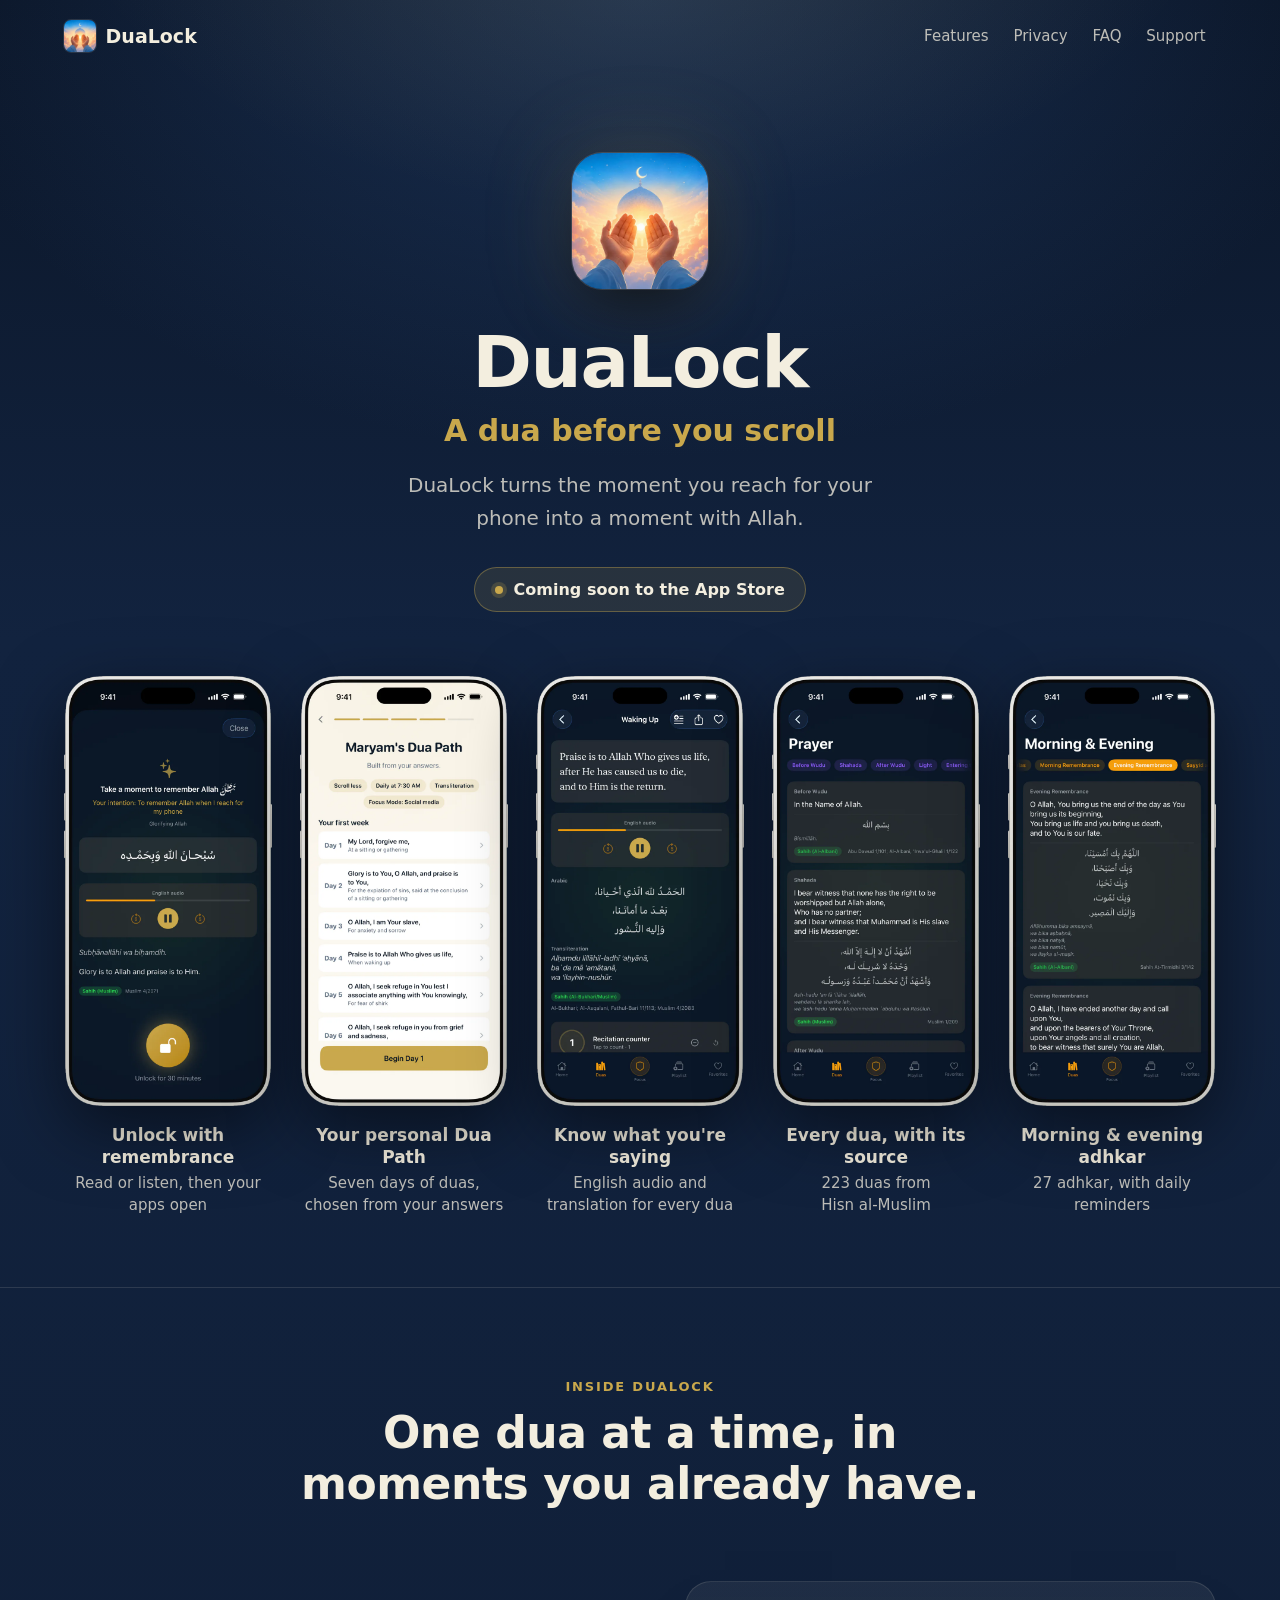
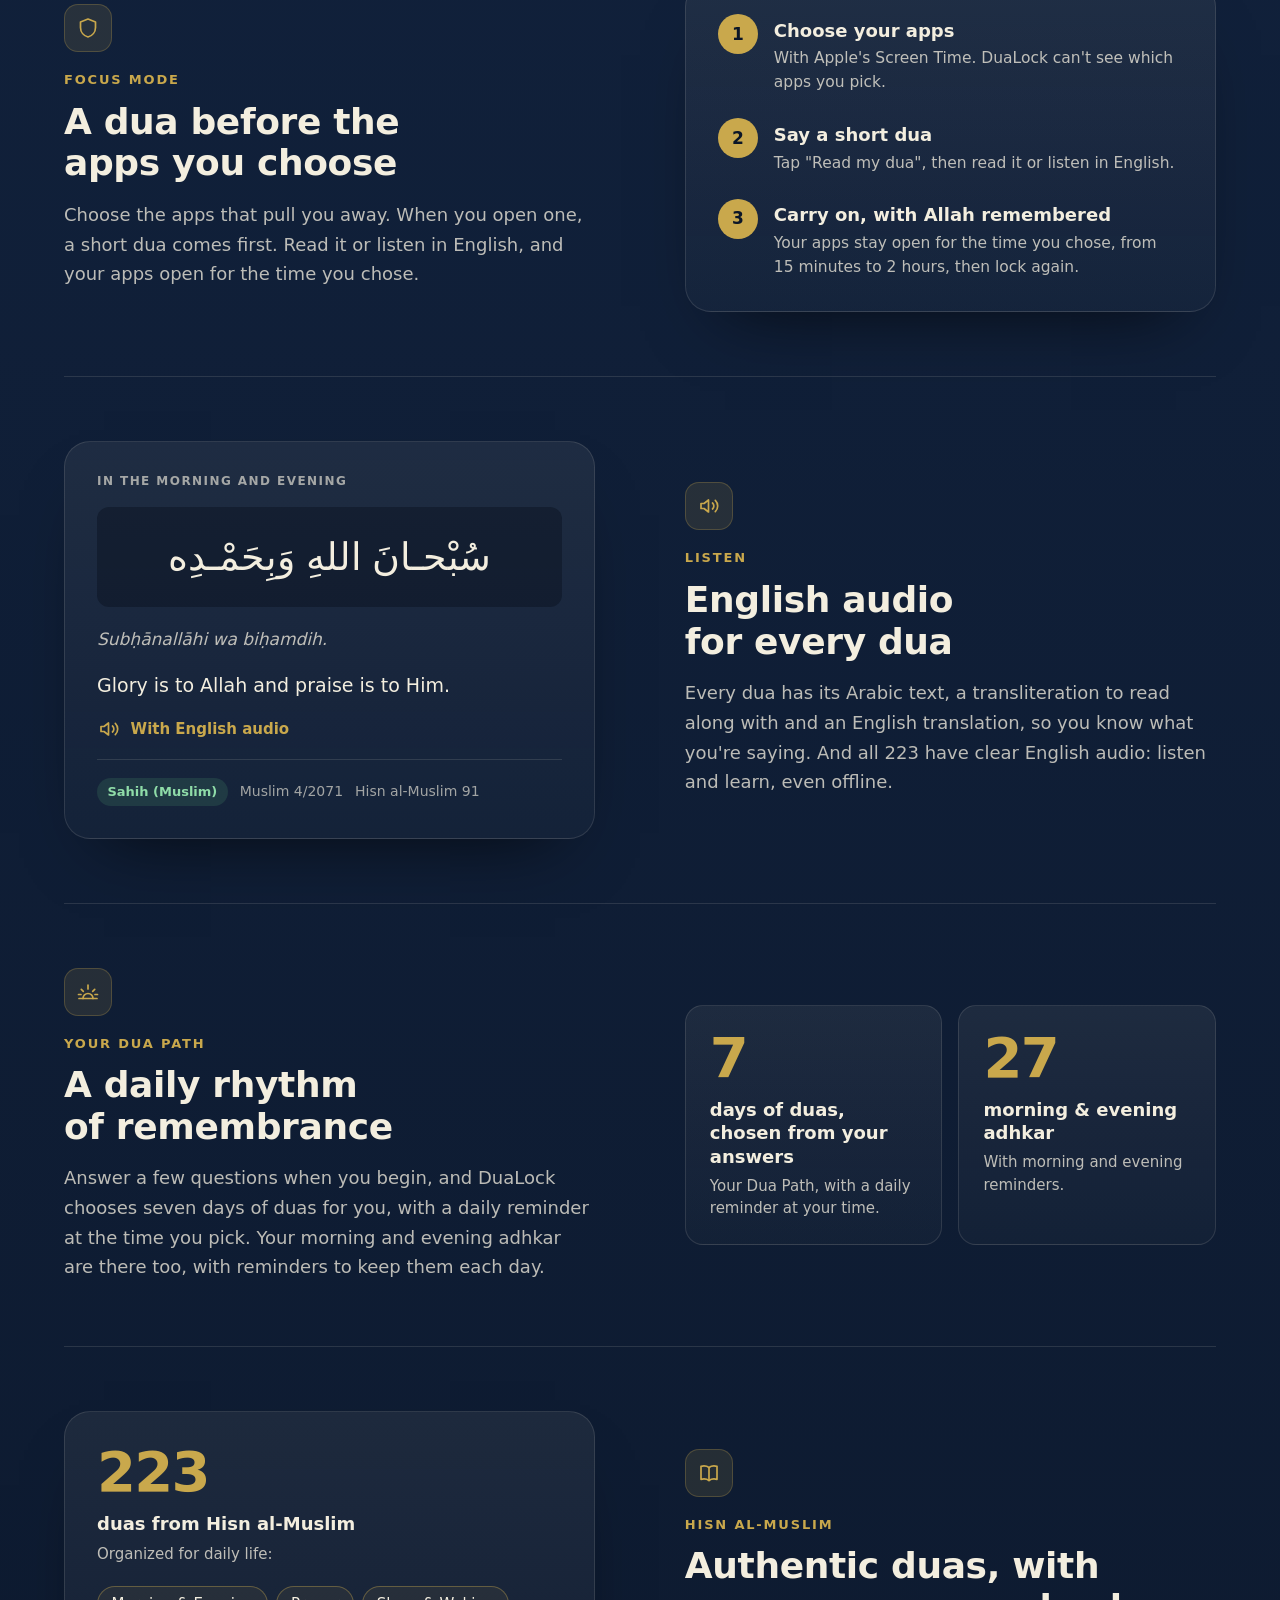
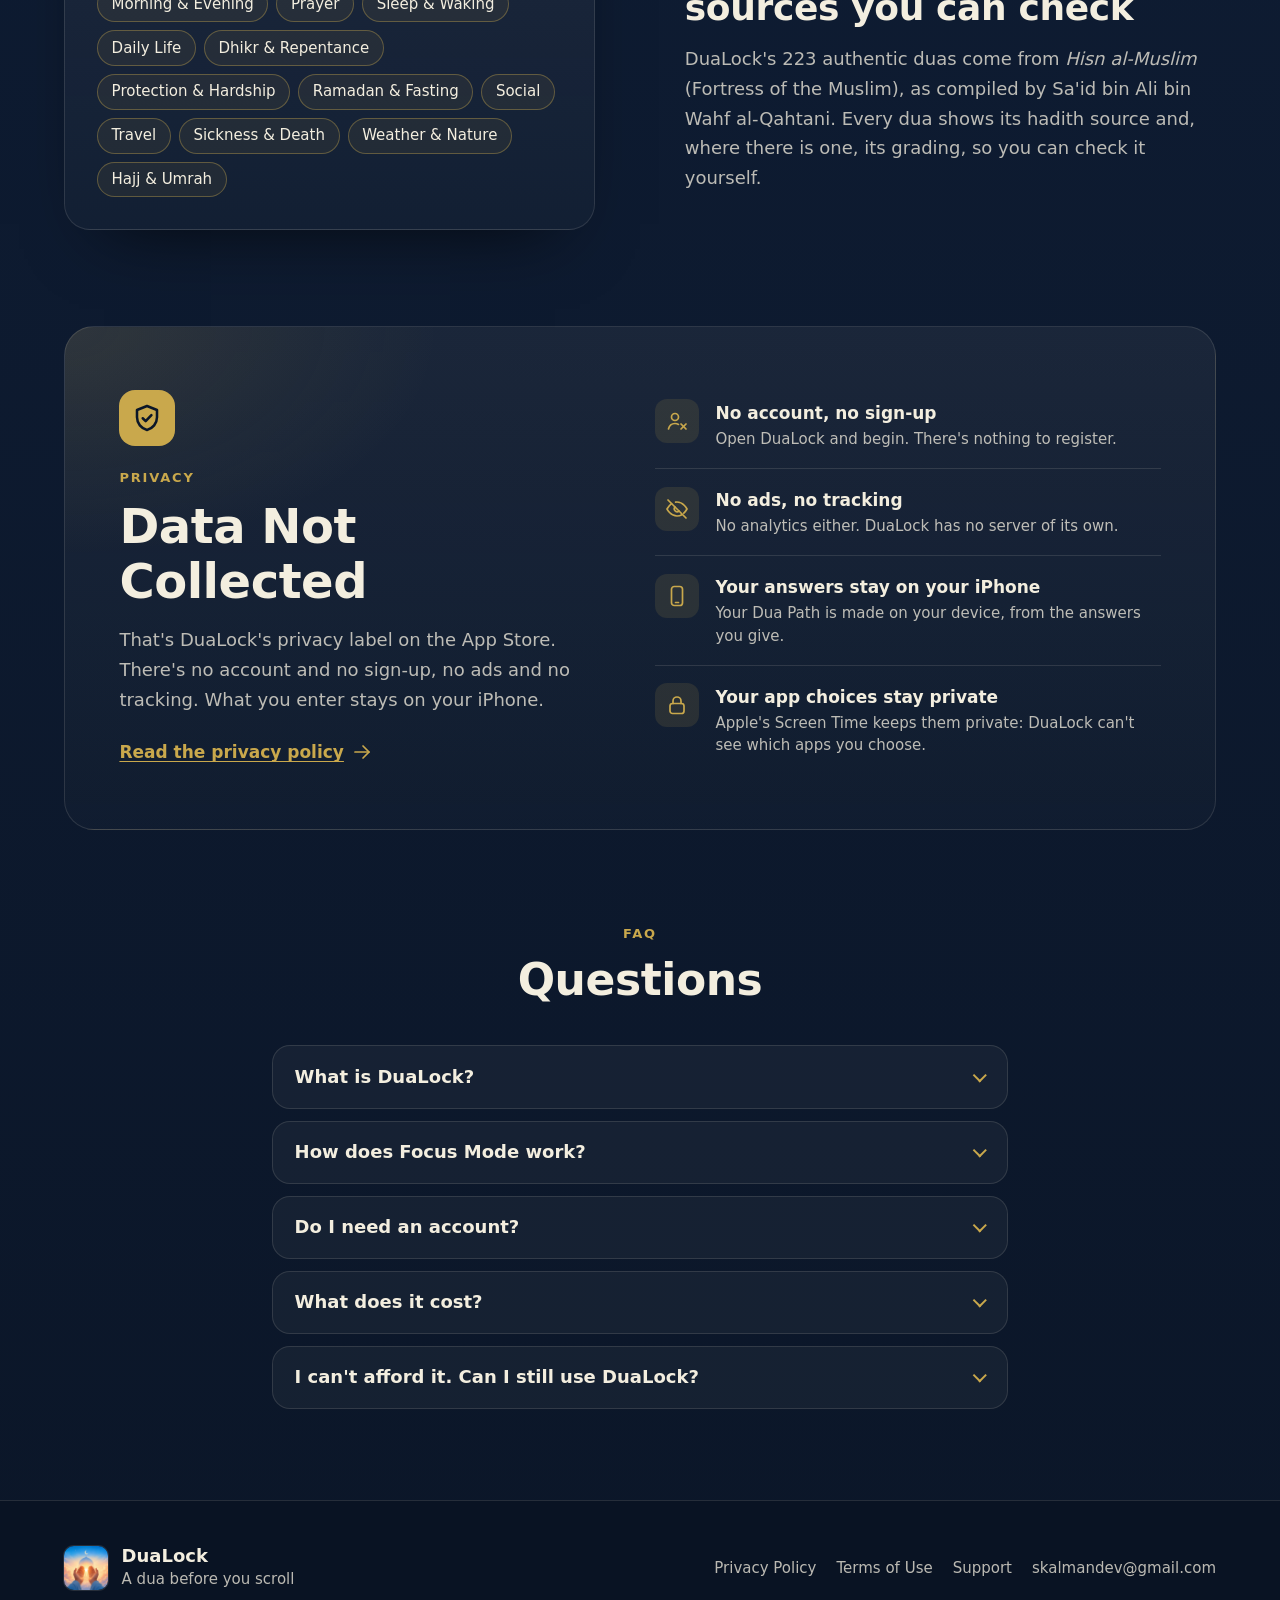
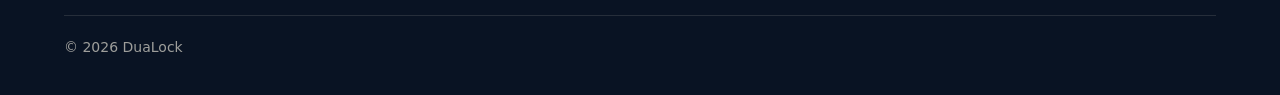
==== commit f6bf3331: "Use dualock.app in link previews Co-Authored-By: Claude Opus 5.5 <noreply@anthropic.com>" ====
--- a/index.html
+++ b/index.html
@@ -14,7 +14,7 @@
 <meta property="og:site_name" content="DuaLock">
 <meta property="og:title" content="DuaLock — A dua before you scroll">
 <meta property="og:description" content="Turn the urge to scroll into a moment with Allah. Authentic duas from Hisn al-Muslim with English audio, a personal Dua Path, and Focus Mode.">
-<meta property="og:image" content="https://sallegh.github.io/dualock-site/assets/img/og-image.jpg">
+<meta property="og:image" content="https://dualock.app/assets/img/og-image.jpg">
 <meta property="og:image:width" content="1200">
 <meta property="og:image:height" content="630">
 <meta property="og:image:alt" content="The DuaLock app icon beside an iPhone showing a short dua with English audio.">
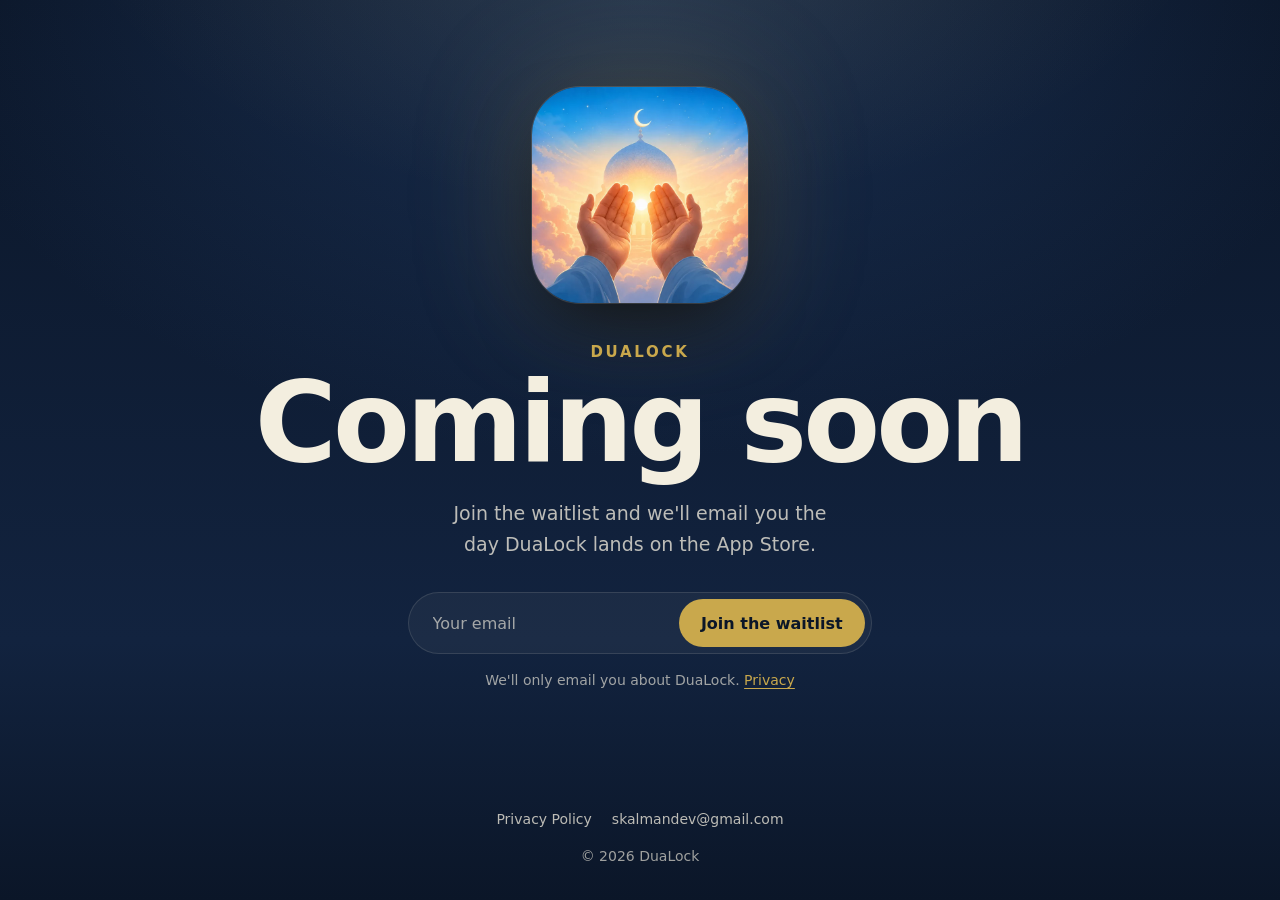
==== commit 2282bc67: "Replace the home page with a coming-soon page and waitlist The home page is now the app icon, "Comin" ====
--- a/index.html
+++ b/index.html
@@ -3,277 +3,292 @@
 <head>
 <meta charset="utf-8">
 <meta name="viewport" content="width=device-width, initial-scale=1">
-<title>DuaLock — A dua before you scroll</title>
-<meta name="description" content="A dua before you scroll. 223 authentic duas from Hisn al-Muslim with English audio, a personal Dua Path, and Focus Mode for iPhone.">
+<title>DuaLock: Coming soon</title>
+<meta name="description" content="DuaLock is coming soon to the App Store. Join the waitlist and we'll email you the day it launches.">
 <meta name="theme-color" content="#0b1628">
 <meta name="color-scheme" content="dark">
 <link rel="icon" href="favicon.ico" sizes="32x32">
 <link rel="apple-touch-icon" href="apple-touch-icon.png">
 <link rel="stylesheet" href="assets/site.css">
+<link rel="preconnect" href="https://api.dualock.app" crossorigin>
 <meta property="og:type" content="website">
 <meta property="og:site_name" content="DuaLock">
-<meta property="og:title" content="DuaLock — A dua before you scroll">
-<meta property="og:description" content="Turn the urge to scroll into a moment with Allah. Authentic duas from Hisn al-Muslim with English audio, a personal Dua Path, and Focus Mode.">
-<meta property="og:image" content="https://dualock.app/assets/img/og-image.jpg">
+<meta property="og:title" content="DuaLock: Coming soon">
+<meta property="og:description" content="DuaLock is coming soon to the App Store. Join the waitlist and we'll email you the day it launches.">
+<meta property="og:image" content="https://dualock.app/assets/img/og-soon.jpg">
 <meta property="og:image:width" content="1200">
 <meta property="og:image:height" content="630">
-<meta property="og:image:alt" content="The DuaLock app icon beside an iPhone showing a short dua with English audio.">
+<meta property="og:image:alt" content="The DuaLock app icon with the words Coming soon.">
 <meta name="twitter:card" content="summary_large_image">
+<style>
+  /* Coming-soon page. Shared tokens and base styles live in assets/site.css. */
+
+  .soon {
+    display: grid;
+    place-items: center;
+    padding-block: clamp(3rem, 2rem + 6vh, 6rem);
+    text-align: center;
+  }
+
+  .soon-icon {
+    width: clamp(9.5rem, 7rem + 12vw, 13.5rem);
+    aspect-ratio: 1;
+    margin-inline: auto;
+    border-radius: 22.37%;
+    box-shadow:
+      0 0 0 1px rgba(243, 238, 223, 0.14),
+      0 30px 70px -20px rgba(0, 0, 0, 0.75),
+      0 0 120px rgba(201, 168, 76, 0.28);
+  }
+
+  .soon-name {
+    margin-top: clamp(1.75rem, 1.25rem + 2vw, 2.5rem);
+    color: var(--gold);
+    font: 700 0.9375rem/1.3 var(--font-head);
+    letter-spacing: 0.18em;
+    text-transform: uppercase;
+  }
+
+  .soon h1 {
+    margin-top: 0.35rem;
+    font-size: clamp(3.5rem, 1.9rem + 8vw, 7rem);
+    line-height: 0.98;
+    letter-spacing: -0.035em;
+  }
+
+  .soon-lede {
+    max-width: 25rem;
+    margin: 1.25rem auto 0;
+    color: var(--text-muted);
+    font-size: clamp(1.0625rem, 1rem + 0.35vw, 1.1875rem);
+  }
+
+  .waitlist {
+    display: flex;
+    gap: 0.4rem;
+    width: min(100%, 29rem);
+    margin: 2rem auto 0;
+    padding: 0.375rem;
+    border: 1px solid var(--line);
+    border-radius: 999px;
+    background: var(--surface);
+    transition: border-color 0.2s, background-color 0.2s;
+  }
+  .waitlist[hidden] { display: none; }
+  .waitlist:focus-within {
+    border-color: var(--gold-line);
+    background: var(--surface-strong);
+  }
+
+  .waitlist input {
+    flex: 1;
+    min-width: 0;
+    min-height: 3rem;
+    padding: 0 1.1rem;
+    border: 0;
+    background: transparent;
+    color: var(--text);
+    font: 400 1rem/1.2 var(--font-body);
+  }
+  .waitlist input::placeholder { color: var(--text-faint); }
+  .waitlist input:focus-visible { outline: none; }
+
+  .waitlist .button {
+    min-height: 3rem;
+    padding-inline: 1.4rem;
+    border: 0;
+    cursor: pointer;
+    white-space: nowrap;
+  }
+  .waitlist .button:disabled { opacity: 0.7; cursor: progress; }
+
+  @media (max-width: 30rem) {
+    .waitlist {
+      flex-direction: column;
+      border-radius: var(--radius);
+    }
+    .waitlist input { text-align: center; }
+    .waitlist .button { width: 100%; border-radius: 12px; }
+  }
+
+  .honeypot {
+    position: absolute;
+    left: -10000px;
+    width: 1px;
+    height: 1px;
+    overflow: hidden;
+  }
+
+  .waitlist-error {
+    min-height: 1.5rem;
+    margin-top: 0.75rem;
+    color: #f0b37e;
+    font-size: 0.9375rem;
+  }
+  .waitlist-error:empty { display: none; }
+
+  .waitlist-note {
+    margin-top: 0.9rem;
+    color: var(--text-faint);
+    font-size: 0.875rem;
+  }
+
+  .joined {
+    width: min(100%, 29rem);
+    margin: 2rem auto 0;
+    padding: 1.5rem 1.25rem;
+    border: 1px solid var(--gold-line);
+    border-radius: var(--radius);
+    background: var(--gold-wash);
+  }
+  .joined:focus { outline: none; }
+  .joined-check {
+    display: grid;
+    place-items: center;
+    width: 2.75rem;
+    height: 2.75rem;
+    margin: 0 auto 0.85rem;
+    border-radius: 50%;
+    background: var(--gold);
+    color: var(--navy-900);
+  }
+  .joined-check .icon { stroke-width: 2.4; }
+  .joined-title { font: 700 1.375rem/1.2 var(--font-head); }
+  .joined p:last-child { margin-top: 0.4rem; color: var(--text-muted); }
+
+  .soon-footer {
+    padding-block: 1.5rem 2rem;
+    color: var(--text-faint);
+    font-size: 0.875rem;
+    text-align: center;
+  }
+  .soon-footer ul {
+    display: flex;
+    flex-wrap: wrap;
+    justify-content: center;
+    gap: 0.25rem 1.25rem;
+    margin: 0 0 0.5rem;
+    padding: 0;
+    list-style: none;
+  }
+  .soon-footer a {
+    display: inline-block;
+    padding-block: 0.35rem;
+    color: var(--text-muted);
+    text-decoration: none;
+  }
+  .soon-footer a:hover { color: var(--text); text-decoration: underline; }
+
+  @media (prefers-reduced-motion: no-preference) {
+    .rise { animation: rise 0.9s cubic-bezier(0.2, 0.7, 0.2, 1) both; }
+    .rise-2 { animation-delay: 0.08s; }
+    .rise-3 { animation-delay: 0.16s; }
+    .rise-4 { animation-delay: 0.24s; }
+    @keyframes rise {
+      from { opacity: 0; transform: translateY(14px); }
+    }
+  }
+</style>
 </head>
 <body>
-<a class="skip-link" href="#main">Skip to content</a>
-
-<svg width="0" height="0" style="position:absolute" aria-hidden="true" focusable="false">
-  <symbol id="i-shield" viewBox="0 0 24 24"><path d="M12 3 4.5 6v5.5c0 4.6 3.2 8.4 7.5 9.5 4.3-1.1 7.5-4.9 7.5-9.5V6L12 3Z"/></symbol>
-  <symbol id="i-shield-check" viewBox="0 0 24 24"><path d="M12 3 4.5 6v5.5c0 4.6 3.2 8.4 7.5 9.5 4.3-1.1 7.5-4.9 7.5-9.5V6L12 3Z"/><path d="m8.8 12.2 2.2 2.2 4.3-4.6"/></symbol>
-  <symbol id="i-speaker" viewBox="0 0 24 24"><path d="M4 9.5h3l4.5-3.5v12L7 14.5H4z"/><path d="M15.5 9a4 4 0 0 1 0 6"/><path d="M18.3 6.3a8 8 0 0 1 0 11.4"/></symbol>
-  <symbol id="i-sunrise" viewBox="0 0 24 24"><path d="M3 18.5h18"/><path d="M7 18.5a5 5 0 0 1 10 0"/><path d="M12 5v4"/><path d="m5.3 9.3 2 2"/><path d="m18.7 9.3-2 2"/><path d="M2.5 14.5H5"/><path d="M19 14.5h2.5"/></symbol>
-  <symbol id="i-book" viewBox="0 0 24 24"><path d="M12 6.5C10 5 7 4.6 4 5.3v13c3-.7 6-.3 8 1.2 2-1.5 5-1.9 8-1.2v-13c-3-.7-6-.3-8 1.2Z"/><path d="M12 6.5v13"/></symbol>
-  <symbol id="i-user-x" viewBox="0 0 24 24"><circle cx="10" cy="8" r="3.5"/><path d="M3.5 20c.8-3.6 3.4-5.5 6.5-5.5 1.3 0 2.5.3 3.5.9"/><path d="m16 15 5 5"/><path d="m21 15-5 5"/></symbol>
-  <symbol id="i-eye-off" viewBox="0 0 24 24"><path d="m3 3 18 18"/><path d="M10.6 5.1Q11.3 5 12 5c6.5 0 10 7 10 7a17 17 0 0 1-3.2 4.1"/><path d="M6.6 6.6C3.9 8.4 2 12 2 12s3.5 7 10 7c1.9 0 3.5-.5 4.9-1.3"/><path d="M9.9 9.9a3 3 0 0 0 4.2 4.2"/></symbol>
-  <symbol id="i-iphone" viewBox="0 0 24 24"><rect x="6.5" y="2.5" width="11" height="19" rx="2.8"/><path d="M10.5 18.5h3"/></symbol>
-  <symbol id="i-lock" viewBox="0 0 24 24"><rect x="5" y="10.5" width="14" height="10" rx="2.5"/><path d="M8 10.5V8a4 4 0 0 1 8 0v2.5"/></symbol>
-  <symbol id="i-arrow" viewBox="0 0 24 24"><path d="M5 12h14"/><path d="m13 6 6 6-6 6"/></symbol>
-</svg>
-
-<header class="site-header">
-  <div class="container header-inner">
-    <a class="brand" href="./"><img src="assets/img/icon.webp" alt="" width="32" height="32">DuaLock</a>
-    <nav class="site-nav" aria-label="Main">
-      <ul>
-        <li class="nav-extra"><a href="#features">Features</a></li>
-        <li><a href="#privacy">Privacy</a></li>
-        <li><a href="#faq">FAQ</a></li>
-        <li><a href="support/">Support</a></li>
-      </ul>
-    </nav>
-  </div>
-</header>
-
-<main id="main">
-
-  <section class="hero">
-    <div class="container">
-      <img class="hero-icon" src="assets/img/icon.webp" width="384" height="384" alt="DuaLock app icon: hands raised in dua beneath a mosque dome and a crescent moon">
-      <h1>DuaLock</h1>
-      <p class="tagline">A dua before you scroll</p>
-      <p class="lede">DuaLock turns the moment you reach for your phone into a moment with Allah.</p>
-      <p class="status"><span class="status-dot" aria-hidden="true"></span>Coming soon to the App Store</p>
-    </div>
-  </section>
-
-  <section class="gallery" aria-labelledby="gallery-title">
-    <h2 id="gallery-title" class="visually-hidden">Screenshots</h2>
-    <ul class="shots" role="list" tabindex="0" aria-label="Screenshots of DuaLock">
-      <li>
-        <figure class="shot">
-          <img src="assets/img/screen-unlock.webp" width="700" height="1448" decoding="async" alt="The unlock screen: a short dua in Arabic with English audio, its transliteration, translation and source, and a button to unlock for 30 minutes.">
-          <figcaption><strong>Unlock with remembrance</strong><span>Read or listen, then your apps open</span></figcaption>
-        </figure>
-      </li>
-      <li>
-        <figure class="shot">
-          <img src="assets/img/screen-path.webp" width="700" height="1448" decoding="async" alt="A personal Dua Path: a first week of duas, Day 1 to Day 7, built from onboarding answers, with a daily reminder time.">
-          <figcaption><strong>Your personal Dua Path</strong><span>Seven days of duas, chosen from your answers</span></figcaption>
-        </figure>
-      </li>
-      <li>
-        <figure class="shot">
-          <img src="assets/img/screen-listen.webp" width="700" height="1448" loading="lazy" decoding="async" alt="A dua for waking up, with its English translation, English audio player, Arabic text, transliteration and source.">
-          <figcaption><strong>Know what you're saying</strong><span>English audio and translation for every dua</span></figcaption>
-        </figure>
-      </li>
-      <li>
-        <figure class="shot">
-          <img src="assets/img/screen-sources.webp" width="700" height="1448" loading="lazy" decoding="async" alt="Duas in the Prayer category, each with Arabic, transliteration, English, its grade and its hadith source.">
-          <figcaption><strong>Every dua, with its source</strong><span>223 duas from <span class="nowrap">Hisn al-Muslim</span></span></figcaption>
-        </figure>
-      </li>
-      <li>
-        <figure class="shot">
-          <img src="assets/img/screen-adhkar.webp" width="700" height="1448" loading="lazy" decoding="async" alt="The Morning and Evening list, showing an evening remembrance with Arabic, transliteration, English and its source.">
-          <figcaption><strong>Morning &amp; evening adhkar</strong><span>27 adhkar, with daily reminders</span></figcaption>
-        </figure>
-      </li>
-    </ul>
-    <p class="gallery-hint" aria-hidden="true">Swipe to see more</p>
-  </section>
-
-  <section id="features" class="section features" aria-labelledby="features-title">
-    <div class="container">
-      <header class="section-head">
-        <p class="eyebrow">Inside DuaLock</p>
-        <h2 id="features-title">One dua at a time, in moments you already have.</h2>
-      </header>
-
-      <div class="feature-list">
-
-        <div class="feature">
-          <div class="feature-text">
-            <div class="feature-icon"><svg class="icon" aria-hidden="true" focusable="false"><use href="#i-shield"/></svg></div>
-            <p class="eyebrow">Focus Mode</p>
-            <h3>A dua before the apps you choose</h3>
-            <p>Choose the apps that pull you away. When you open one, a short dua comes first. Read it or listen in English, and your apps open for the time you chose.</p>
-          </div>
-          <div class="feature-visual panel">
-            <ol class="steps" role="list">
-              <li><div><strong>Choose your apps</strong><span>With Apple's Screen Time. DuaLock can't see which apps you pick.</span></div></li>
-              <li><div><strong>Say a short dua</strong><span>Tap "Read my dua", then read it or listen in English.</span></div></li>
-              <li><div><strong>Carry on, with Allah remembered</strong><span>Your apps stay open for the time you chose, from 15&nbsp;minutes to 2&nbsp;hours, then lock again.</span></div></li>
-            </ol>
-          </div>
+
+<main id="main" class="container soon">
+  <div>
+    <img class="soon-icon rise" src="assets/img/icon-640.webp" width="640" height="640" alt="DuaLock app icon: hands raised in dua beneath a mosque dome and a crescent moon">
+    <p class="soon-name rise rise-2">DuaLock</p>
+    <h1 class="rise rise-2">Coming soon</h1>
+    <p class="soon-lede rise rise-3">Join the waitlist and we'll email you the day DuaLock lands on the App&nbsp;Store.</p>
+
+    <div class="rise rise-4">
+      <form id="waitlist" class="waitlist" novalidate>
+        <label class="visually-hidden" for="email">Email address</label>
+        <input id="email" name="email" type="email" inputmode="email" autocomplete="email" autocapitalize="off" spellcheck="false" placeholder="Your email" required>
+        <div class="honeypot" aria-hidden="true">
+          <label for="company">Leave this empty</label>
+          <input id="company" name="company" type="text" tabindex="-1" autocomplete="off">
         </div>
-
-        <div class="feature">
-          <div class="feature-text">
-            <div class="feature-icon"><svg class="icon" aria-hidden="true" focusable="false"><use href="#i-speaker"/></svg></div>
-            <p class="eyebrow">Listen</p>
-            <h3>English audio for every dua</h3>
-            <p>Every dua has its Arabic text, a transliteration to read along with and an English translation, so you know what you're saying. And all 223 have clear English audio: listen and learn, even offline.</p>
-          </div>
-          <div class="feature-visual">
-            <figure class="panel dua-card" aria-label="A dua as DuaLock shows it">
-              <p class="dua-label">In the morning and evening</p>
-              <p class="arabic" lang="ar" dir="rtl">سُبْحـانَ اللهِ وَبِحَمْـدِه</p>
-              <p class="translit">Subḥānallāhi wa biḥamdih.</p>
-              <p class="translation">Glory is to Allah and praise is to Him.</p>
-              <p class="dua-audio"><svg class="icon" aria-hidden="true" focusable="false"><use href="#i-speaker"/></svg>With English audio</p>
-              <figcaption class="dua-source"><span class="grade">Sahih (Muslim)</span><span>Muslim 4/2071</span><span>Hisn al-Muslim 91</span></figcaption>
-            </figure>
-          </div>
+        <button class="button" type="submit">Join the waitlist</button>
+      </form>
+      <p id="waitlist-error" class="waitlist-error" role="alert"></p>
+      <p id="waitlist-note" class="waitlist-note">We'll only email you about DuaLock. <a href="privacy/#waitlist">Privacy</a></p>
+
+      <div id="joined" class="joined" tabindex="-1" hidden>
+        <div class="joined-check" aria-hidden="true">
+          <svg class="icon" viewBox="0 0 24 24"><path d="m5 12.5 4.5 4.5L19 7.5"/></svg>
         </div>
-
-        <div class="feature">
-          <div class="feature-text">
-            <div class="feature-icon"><svg class="icon" aria-hidden="true" focusable="false"><use href="#i-sunrise"/></svg></div>
-            <p class="eyebrow">Your Dua Path</p>
-            <h3>A daily rhythm of remembrance</h3>
-            <p>Answer a few questions when you begin, and DuaLock chooses seven days of duas for you, with a daily reminder at the time you pick. Your morning and evening adhkar are there too, with reminders to keep them each day.</p>
-          </div>
-          <div class="feature-visual">
-            <ul class="stats" role="list">
-              <li class="stat"><span class="stat-num">7</span><span class="stat-label">days of duas, chosen from your answers</span><span class="stat-detail">Your Dua Path, with a daily reminder at your time.</span></li>
-              <li class="stat"><span class="stat-num">27</span><span class="stat-label">morning &amp; evening adhkar</span><span class="stat-detail">With morning and evening reminders.</span></li>
-            </ul>
-          </div>
-        </div>
-
-        <div class="feature">
-          <div class="feature-text">
-            <div class="feature-icon"><svg class="icon" aria-hidden="true" focusable="false"><use href="#i-book"/></svg></div>
-            <p class="eyebrow">Hisn al-Muslim</p>
-            <h3>Authentic duas, with sources you can check</h3>
-            <p>DuaLock's 223 authentic duas come from <em class="nowrap">Hisn al-Muslim</em> (Fortress of the Muslim), as compiled by Sa'id bin Ali bin Wahf <span class="nowrap">al-Qahtani</span>. Every dua shows its hadith source and, where there is one, its grading, so you can check it yourself.</p>
-          </div>
-          <div class="feature-visual panel">
-            <p class="library-count"><strong>223</strong><span>duas from <span class="nowrap">Hisn al-Muslim</span></span></p>
-            <p class="library-note">Organized for daily life:</p>
-            <ul class="chips" role="list">
-              <li>Morning &amp; Evening</li>
-              <li>Prayer</li>
-              <li>Sleep &amp; Waking</li>
-              <li>Daily Life</li>
-              <li>Dhikr &amp; Repentance</li>
-              <li>Protection &amp; Hardship</li>
-              <li>Ramadan &amp; Fasting</li>
-              <li>Social</li>
-              <li>Travel</li>
-              <li>Sickness &amp; Death</li>
-              <li>Weather &amp; Nature</li>
-              <li>Hajj &amp; Umrah</li>
-            </ul>
-          </div>
-        </div>
-
+        <p class="joined-title">You're on the list</p>
+        <p>We'll email you as soon as DuaLock is on the App&nbsp;Store.</p>
       </div>
     </div>
-  </section>
-
-  <section id="privacy" class="section privacy" aria-labelledby="privacy-title">
-    <div class="container">
-      <div class="privacy-panel">
-        <div class="privacy-intro">
-          <div class="label-mark"><svg class="icon" aria-hidden="true" focusable="false"><use href="#i-shield-check"/></svg></div>
-          <p class="eyebrow">Privacy</p>
-          <h2 id="privacy-title">Data Not Collected</h2>
-          <p class="privacy-text">That's DuaLock's privacy label on the App Store. There's no account and no sign-up, no ads and no tracking. What you enter stays on your iPhone.</p>
-          <p class="text-link"><a href="privacy/">Read the privacy policy</a><svg class="icon" aria-hidden="true" focusable="false"><use href="#i-arrow"/></svg></p>
-        </div>
-        <ul class="privacy-list" role="list">
-          <li><span class="list-icon"><svg class="icon" aria-hidden="true" focusable="false"><use href="#i-user-x"/></svg></span><div><strong>No account, no sign-up</strong><span>Open DuaLock and begin. There's nothing to register.</span></div></li>
-          <li><span class="list-icon"><svg class="icon" aria-hidden="true" focusable="false"><use href="#i-eye-off"/></svg></span><div><strong>No ads, no tracking</strong><span>No analytics either. DuaLock has no server of its own.</span></div></li>
-          <li><span class="list-icon"><svg class="icon" aria-hidden="true" focusable="false"><use href="#i-iphone"/></svg></span><div><strong>Your answers stay on your iPhone</strong><span>Your Dua Path is made on your device, from the answers you give.</span></div></li>
-          <li><span class="list-icon"><svg class="icon" aria-hidden="true" focusable="false"><use href="#i-lock"/></svg></span><div><strong>Your app choices stay private</strong><span>Apple's Screen Time keeps them private: DuaLock can't see which apps you choose.</span></div></li>
-        </ul>
-      </div>
-    </div>
-  </section>
-
-  <section id="faq" class="section faq" aria-labelledby="faq-title">
-    <div class="narrow">
-      <header class="section-head">
-        <p class="eyebrow">FAQ</p>
-        <h2 id="faq-title">Questions</h2>
-      </header>
-      <div class="faq-list">
-        <details>
-          <summary>What is DuaLock?</summary>
-          <div class="answer">
-            <p>DuaLock is an iPhone app for remembering Allah through your day. It has 223 authentic duas from <span class="nowrap">Hisn al-Muslim</span> (Fortress of the Muslim), each with Arabic, transliteration, an English translation, English audio and its source.</p>
-            <p>It builds you a personal Dua Path, keeps your morning and evening adhkar with reminders, and places a short dua before the apps you choose with Focus Mode. DuaLock needs iOS 17 or later.</p>
-          </div>
-        </details>
-        <details>
-          <summary>How does Focus Mode work?</summary>
-          <div class="answer">
-            <p>You choose the apps that pull you away, using Apple's Screen Time. When you open one of them, it's time for a dua: tap "Read my dua" and DuaLock brings it to you. Read it or listen in English, tap Unlock, and your apps stay open for the time you chose, from 15&nbsp;minutes to 2&nbsp;hours. Then they lock again.</p>
-            <p>DuaLock never sees which apps you picked, and you can turn Focus Mode off anytime in the Focus tab.</p>
-          </div>
-        </details>
-        <details>
-          <summary>Do I need an account?</summary>
-          <div class="answer">
-            <p>No. There's no account and no sign-up. Your answers stay on your iPhone, and DuaLock collects no data: its App Store privacy label is "Data Not Collected".</p>
-          </div>
-        </details>
-        <details>
-          <summary>What does it cost?</summary>
-          <div class="answer">
-            <p>DuaLock requires a DuaLock Premium subscription, billed yearly or monthly through your Apple Account. If your Apple Account is eligible, it starts with a free trial. Prices vary by country, and the app shows yours before you subscribe.</p>
-            <p>The subscription pays for DuaLock's own content and services: the duas with their sources, English audio, your Dua Path and reminders, and ongoing updates. You can cancel anytime. See the <a href="terms/">Terms of Use</a> for the details.</p>
-          </div>
-        </details>
-        <details>
-          <summary>I can't afford it. Can I still use DuaLock?</summary>
-          <div class="answer">
-            <p>Yes. Email <a href="mailto:skalmandev@gmail.com?subject=DuaLock%20access">skalmandev@gmail.com</a> with the subject "DuaLock access" and we'll send you a code for 3 months of DuaLock Premium, free. <a href="support/#redeem">How to redeem a code</a>.</p>
-          </div>
-        </details>
-      </div>
-    </div>
-  </section>
-
+  </div>
 </main>
 
-<footer class="site-footer">
-  <div class="container footer-inner">
-    <div class="footer-brand">
-      <img src="assets/img/icon.webp" alt="" width="44" height="44" loading="lazy">
-      <div>
-        <p class="footer-name">DuaLock</p>
-        <p class="footer-tag">A dua before you scroll</p>
-      </div>
-    </div>
-    <nav aria-label="Footer">
-      <ul class="footer-links">
-        <li><a href="privacy/">Privacy Policy</a></li>
-        <li><a href="terms/">Terms of Use</a></li>
-        <li><a href="support/">Support</a></li>
-        <li><a href="mailto:skalmandev@gmail.com">skalmandev@gmail.com</a></li>
-      </ul>
-    </nav>
-    <p class="copyright">© 2026 DuaLock</p>
-  </div>
+<footer class="soon-footer">
+  <ul>
+    <li><a href="privacy/">Privacy Policy</a></li>
+    <li><a href="mailto:skalmandev@gmail.com">skalmandev@gmail.com</a></li>
+  </ul>
+  <p>© 2026 DuaLock</p>
 </footer>
+
+<script>
+  (function () {
+    var form = document.getElementById("waitlist");
+    var email = form.elements.email;
+    var button = form.querySelector("button");
+    var error = document.getElementById("waitlist-error");
+    var note = document.getElementById("waitlist-note");
+    var joined = document.getElementById("joined");
+
+    // Where the visitor came from, e.g. ?utm_source=instagram or the referring site.
+    var params = new URLSearchParams(location.search);
+    var source = params.get("utm_source") || params.get("ref") || "";
+    if (!source && document.referrer) {
+      try { source = new URL(document.referrer).hostname; } catch (e) {}
+    }
+
+    function done() {
+      form.hidden = true;
+      note.hidden = true;
+      joined.hidden = false;
+      joined.focus();
+    }
+
+    function fail(message) {
+      error.textContent = message;
+      button.disabled = false;
+      button.textContent = "Join the waitlist";
+    }
+
+    form.addEventListener("submit", function (event) {
+      event.preventDefault();
+      error.textContent = "";
+      email.value = email.value.trim();
+      if (!email.checkValidity()) {
+        error.textContent = "Please enter a valid email address.";
+        email.focus();
+        return;
+      }
+
+      button.disabled = true;
+      button.textContent = "Joining…";
+
+      fetch("https://api.dualock.app/waitlist", {
+        method: "POST",
+        headers: { "Content-Type": "application/json" },
+        body: JSON.stringify({ email: email.value, company: form.elements.company.value, source: source || "direct" })
+      })
+        .then(function (response) {
+          if (response.ok) return done();
+          fail(response.status === 400
+            ? "Please enter a valid email address."
+            : "Something went wrong. Please try again.");
+        })
+        .catch(function () {
+          fail("Couldn't reach the server. Check your connection and try again.");
+        });
+    });
+  })();
+</script>
 </body>
 </html>
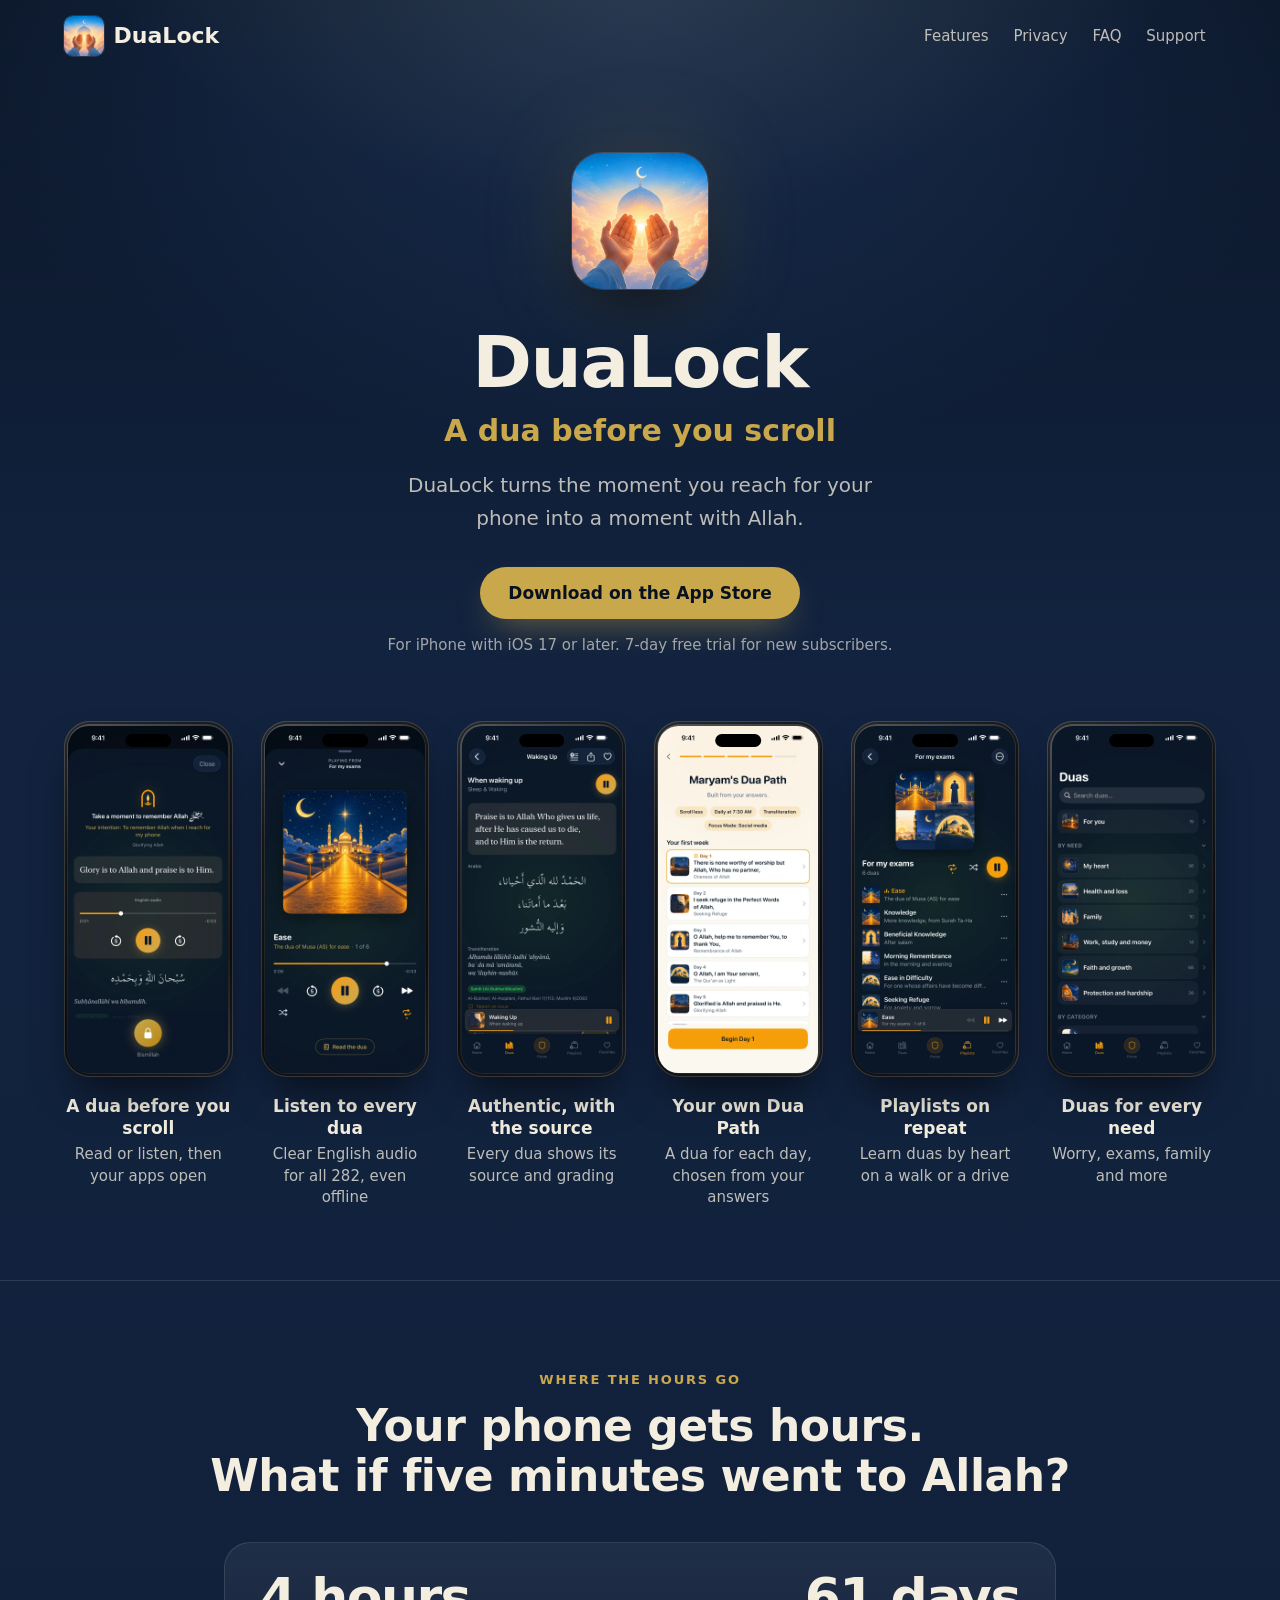
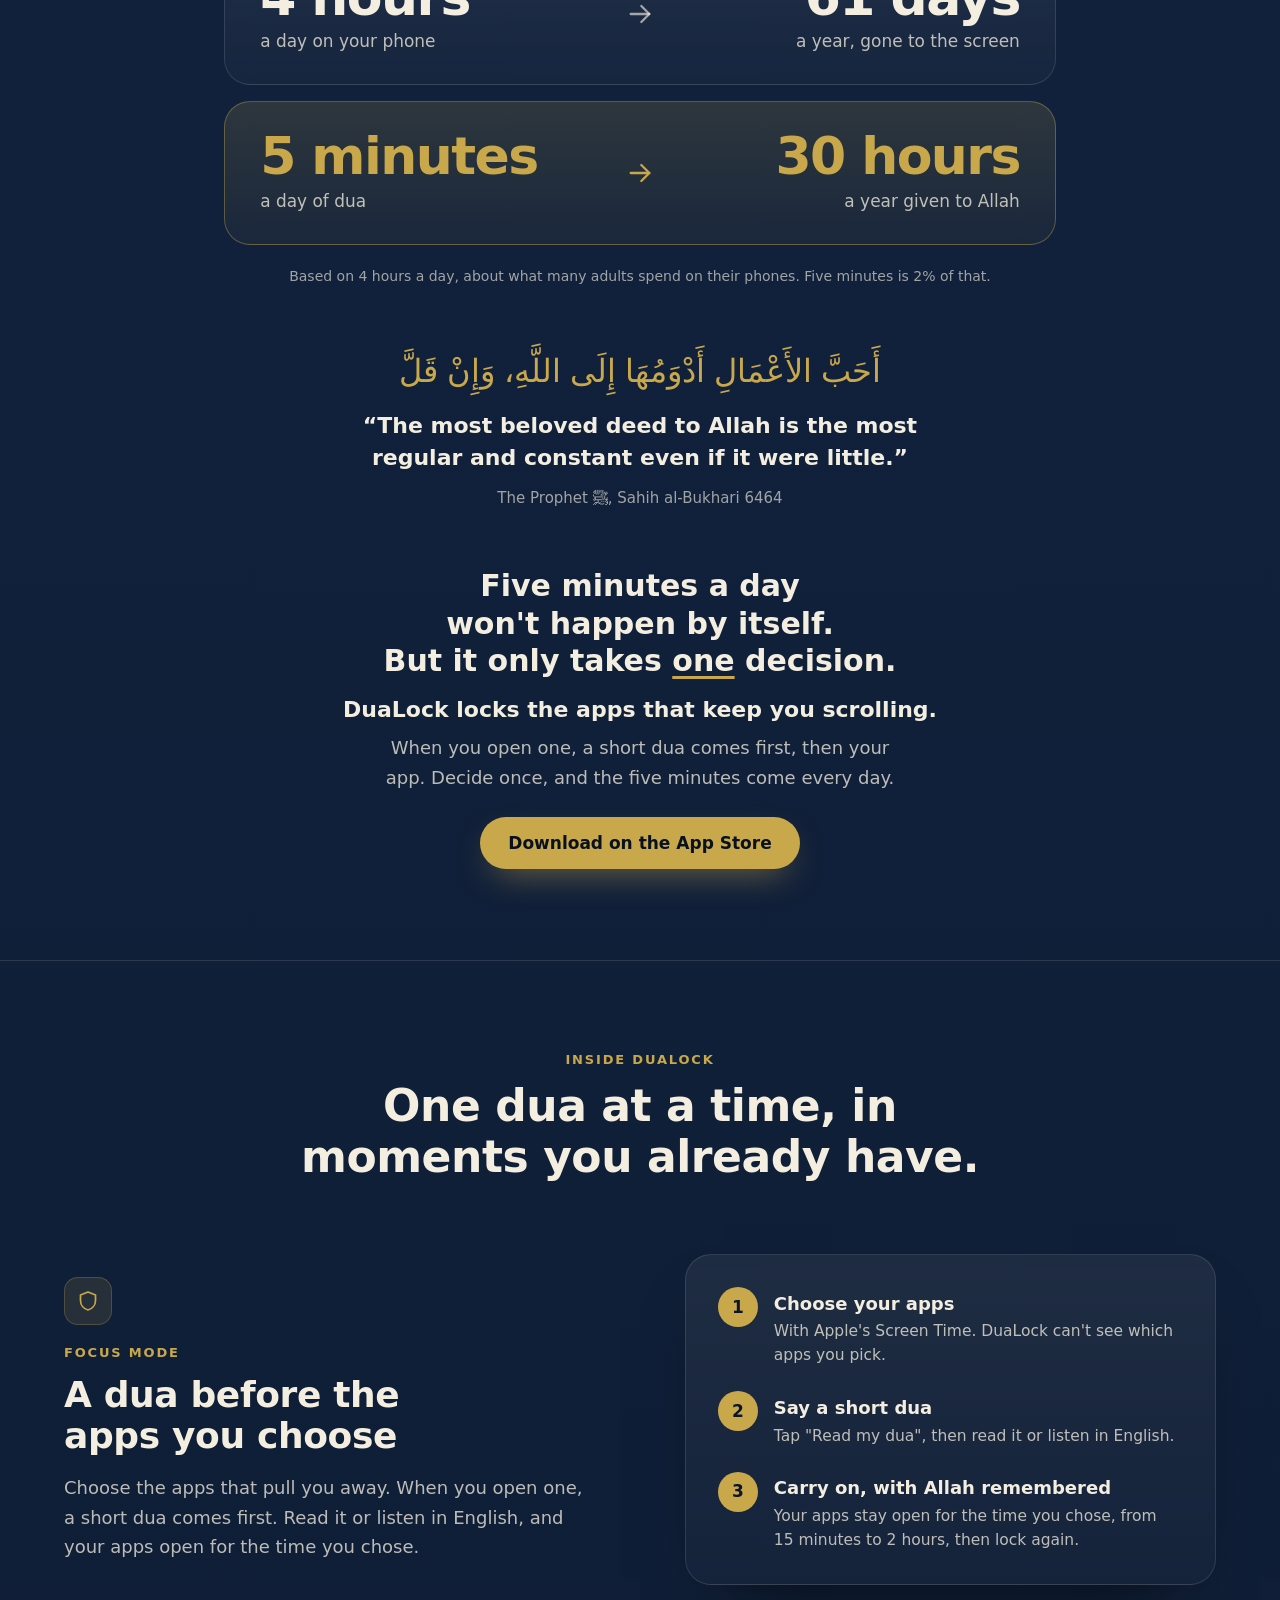
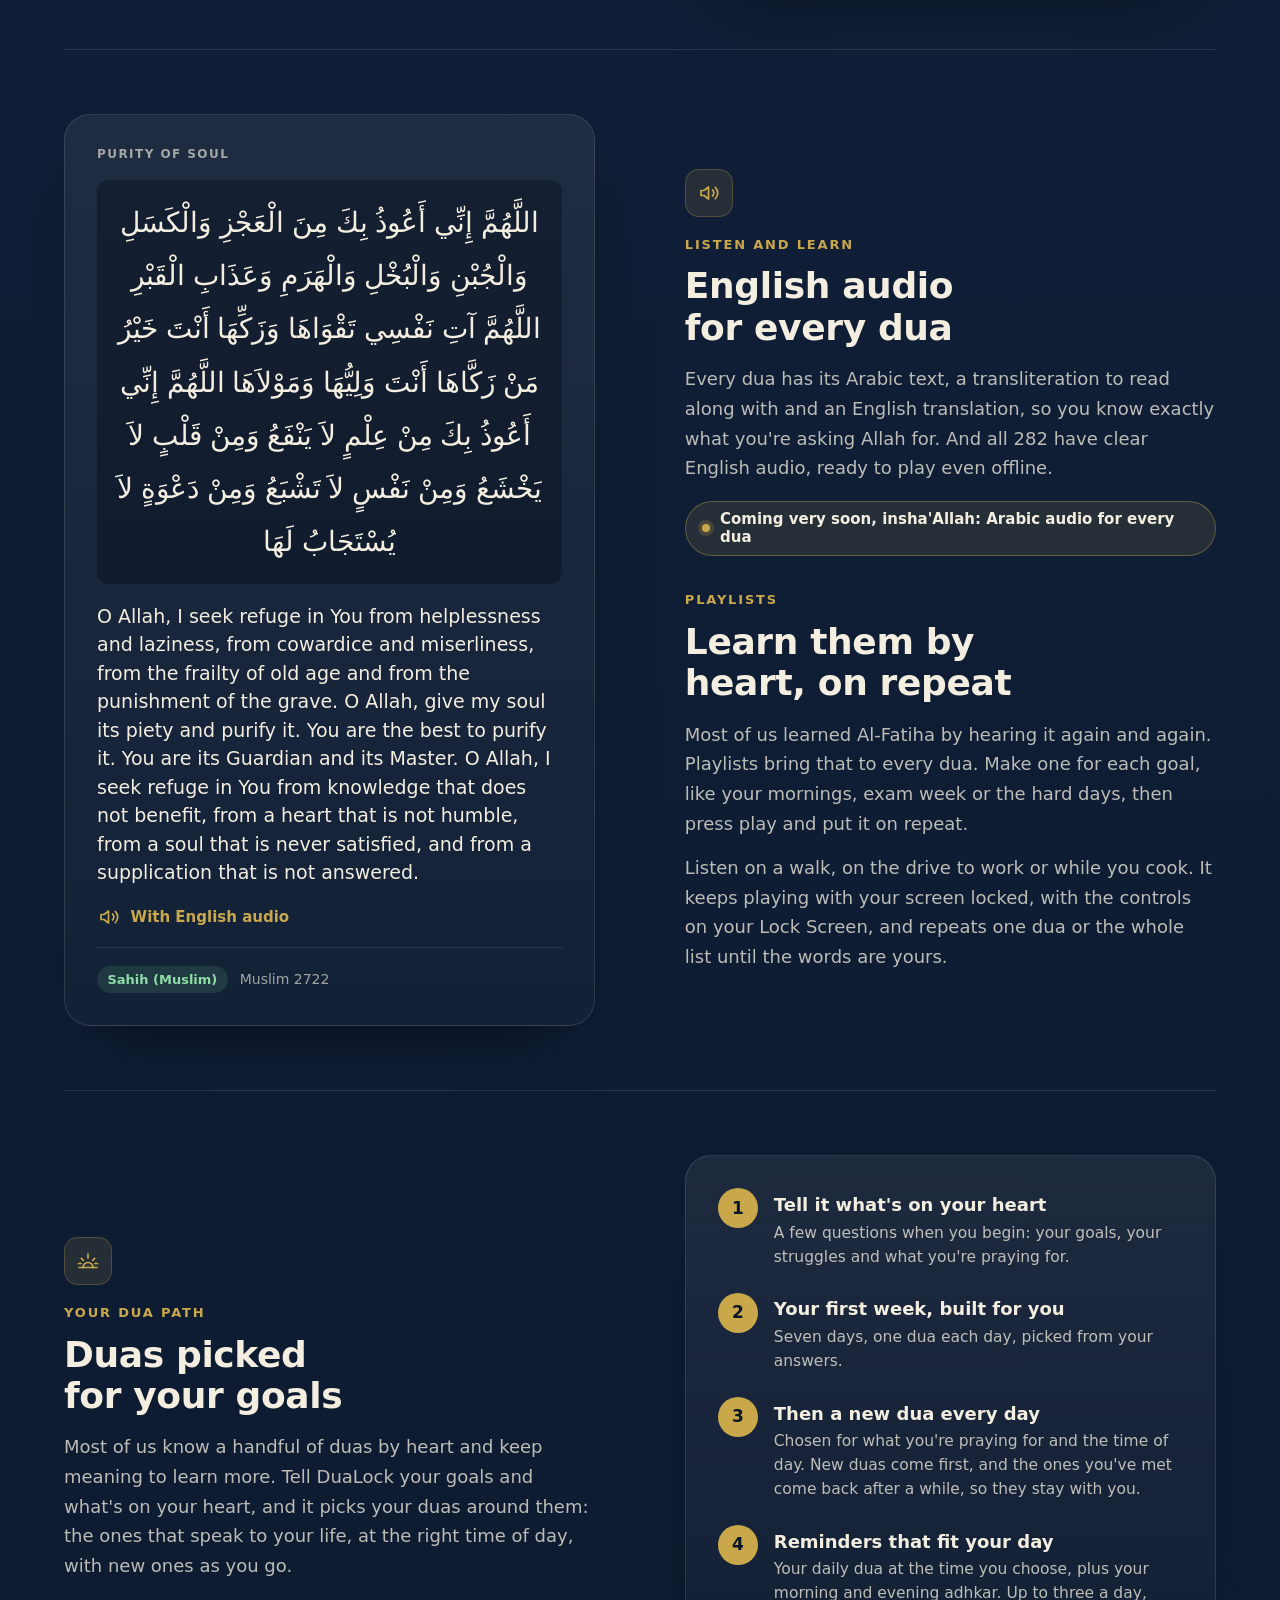
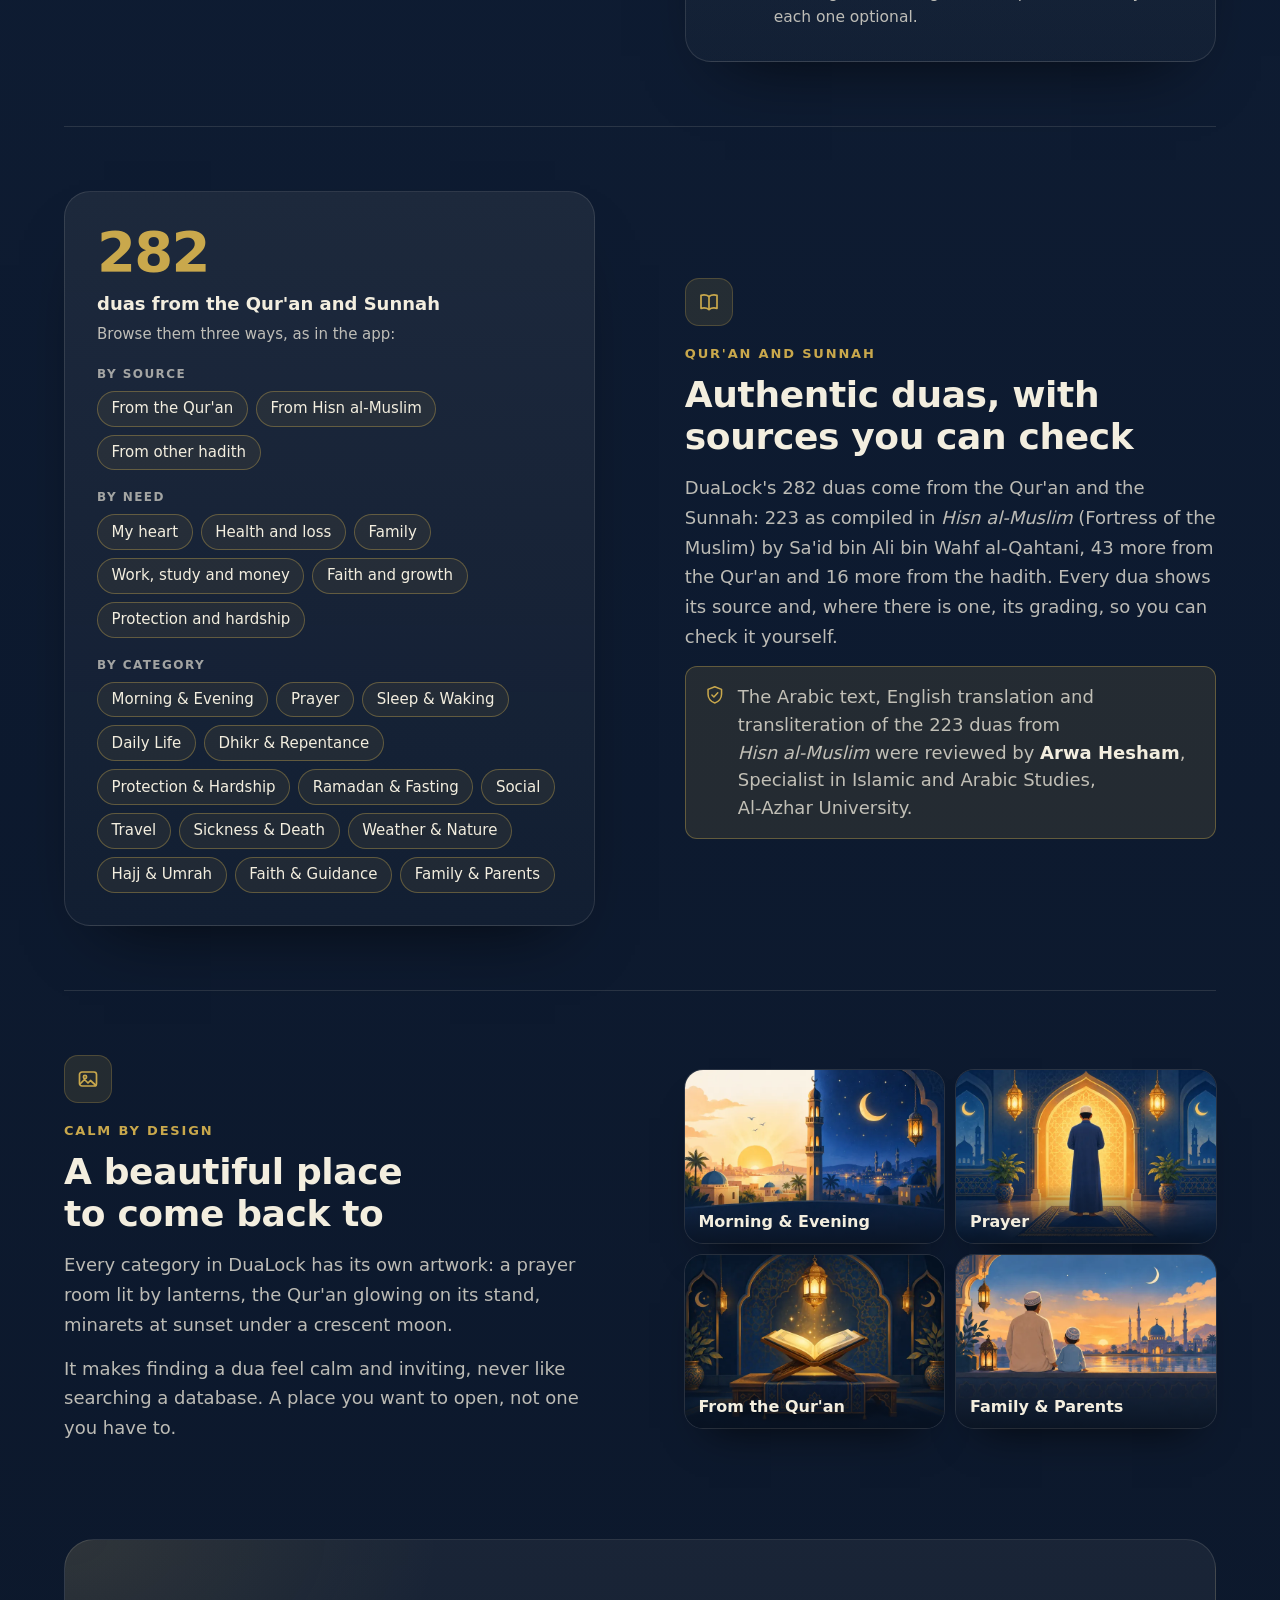
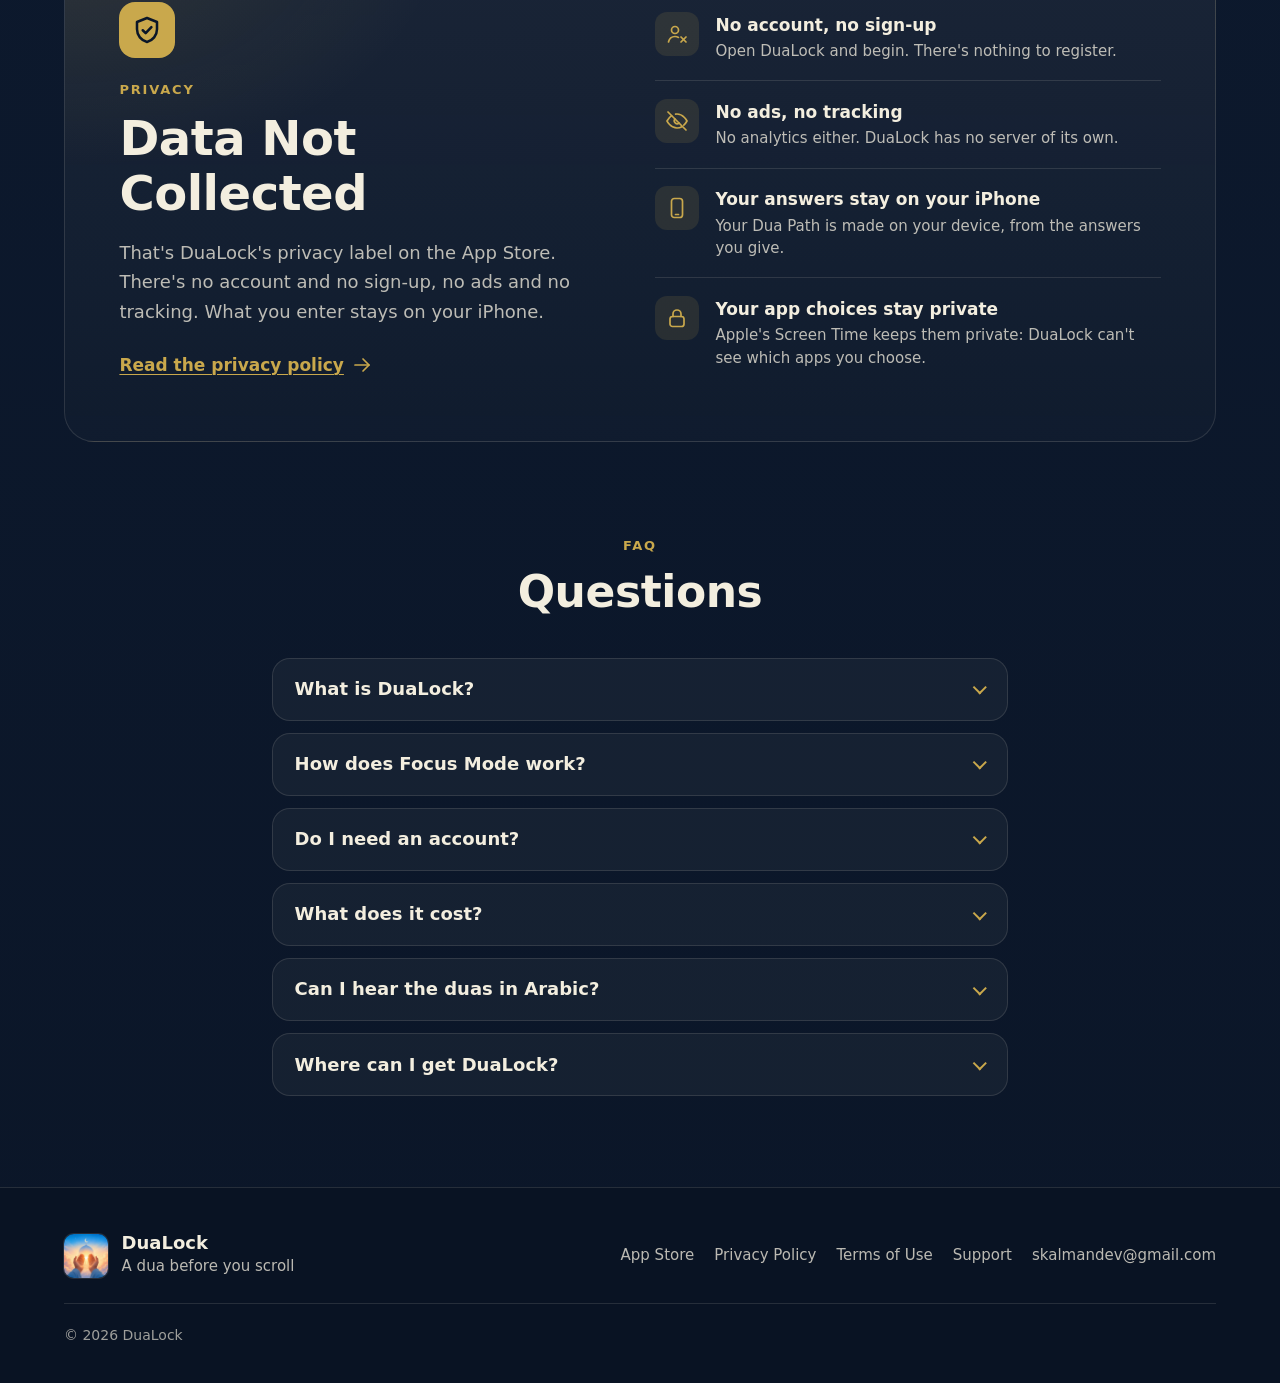
==== commit 32d8d8b3: "Launch page: DuaLock is on the App Store Replace the coming-soon page with the full launch page: App" ====
--- a/index.html
+++ b/index.html
@@ -3,292 +3,370 @@
 <head>
 <meta charset="utf-8">
 <meta name="viewport" content="width=device-width, initial-scale=1">
-<title>DuaLock: Coming soon</title>
-<meta name="description" content="DuaLock is coming soon to the App Store. Join the waitlist and we'll email you the day it launches.">
+<title>DuaLock: A dua before you scroll</title>
+<meta name="description" content="A dua before you scroll. 282 duas from the Qur'an and Sunnah with English audio, a personal Dua Path, playlists and Focus Mode for iPhone.">
+<meta name="apple-itunes-app" content="app-id=6759058972">
 <meta name="theme-color" content="#0b1628">
 <meta name="color-scheme" content="dark">
 <link rel="icon" href="favicon.ico" sizes="32x32">
 <link rel="apple-touch-icon" href="apple-touch-icon.png">
 <link rel="stylesheet" href="assets/site.css">
-<link rel="preconnect" href="https://api.dualock.app" crossorigin>
 <meta property="og:type" content="website">
 <meta property="og:site_name" content="DuaLock">
-<meta property="og:title" content="DuaLock: Coming soon">
-<meta property="og:description" content="DuaLock is coming soon to the App Store. Join the waitlist and we'll email you the day it launches.">
-<meta property="og:image" content="https://dualock.app/assets/img/og-soon.jpg">
+<meta property="og:title" content="DuaLock: A dua before you scroll">
+<meta property="og:description" content="Turn the urge to scroll into a moment with Allah. 282 duas from the Qur'an and Sunnah with English audio, a personal Dua Path, and Focus Mode. Now on the App Store.">
+<meta property="og:image" content="https://dualock.app/assets/img/og-image.jpg">
 <meta property="og:image:width" content="1200">
 <meta property="og:image:height" content="630">
-<meta property="og:image:alt" content="The DuaLock app icon with the words Coming soon.">
+<meta property="og:image:alt" content="The DuaLock app icon beside an iPhone showing a short dua with English audio.">
 <meta name="twitter:card" content="summary_large_image">
-<style>
-  /* Coming-soon page. Shared tokens and base styles live in assets/site.css. */
-
-  .soon {
-    display: grid;
-    place-items: center;
-    padding-block: clamp(3rem, 2rem + 6vh, 6rem);
-    text-align: center;
-  }
-
-  .soon-icon {
-    width: clamp(9.5rem, 7rem + 12vw, 13.5rem);
-    aspect-ratio: 1;
-    margin-inline: auto;
-    border-radius: 22.37%;
-    box-shadow:
-      0 0 0 1px rgba(243, 238, 223, 0.14),
-      0 30px 70px -20px rgba(0, 0, 0, 0.75),
-      0 0 120px rgba(201, 168, 76, 0.28);
-  }
-
-  .soon-name {
-    margin-top: clamp(1.75rem, 1.25rem + 2vw, 2.5rem);
-    color: var(--gold);
-    font: 700 0.9375rem/1.3 var(--font-head);
-    letter-spacing: 0.18em;
-    text-transform: uppercase;
-  }
-
-  .soon h1 {
-    margin-top: 0.35rem;
-    font-size: clamp(3.5rem, 1.9rem + 8vw, 7rem);
-    line-height: 0.98;
-    letter-spacing: -0.035em;
-  }
-
-  .soon-lede {
-    max-width: 25rem;
-    margin: 1.25rem auto 0;
-    color: var(--text-muted);
-    font-size: clamp(1.0625rem, 1rem + 0.35vw, 1.1875rem);
-  }
-
-  .waitlist {
-    display: flex;
-    gap: 0.4rem;
-    width: min(100%, 29rem);
-    margin: 2rem auto 0;
-    padding: 0.375rem;
-    border: 1px solid var(--line);
-    border-radius: 999px;
-    background: var(--surface);
-    transition: border-color 0.2s, background-color 0.2s;
-  }
-  .waitlist[hidden] { display: none; }
-  .waitlist:focus-within {
-    border-color: var(--gold-line);
-    background: var(--surface-strong);
-  }
-
-  .waitlist input {
-    flex: 1;
-    min-width: 0;
-    min-height: 3rem;
-    padding: 0 1.1rem;
-    border: 0;
-    background: transparent;
-    color: var(--text);
-    font: 400 1rem/1.2 var(--font-body);
-  }
-  .waitlist input::placeholder { color: var(--text-faint); }
-  .waitlist input:focus-visible { outline: none; }
-
-  .waitlist .button {
-    min-height: 3rem;
-    padding-inline: 1.4rem;
-    border: 0;
-    cursor: pointer;
-    white-space: nowrap;
-  }
-  .waitlist .button:disabled { opacity: 0.7; cursor: progress; }
-
-  @media (max-width: 30rem) {
-    .waitlist {
-      flex-direction: column;
-      border-radius: var(--radius);
-    }
-    .waitlist input { text-align: center; }
-    .waitlist .button { width: 100%; border-radius: 12px; }
-  }
-
-  .honeypot {
-    position: absolute;
-    left: -10000px;
-    width: 1px;
-    height: 1px;
-    overflow: hidden;
-  }
-
-  .waitlist-error {
-    min-height: 1.5rem;
-    margin-top: 0.75rem;
-    color: #f0b37e;
-    font-size: 0.9375rem;
-  }
-  .waitlist-error:empty { display: none; }
-
-  .waitlist-note {
-    margin-top: 0.9rem;
-    color: var(--text-faint);
-    font-size: 0.875rem;
-  }
-
-  .joined {
-    width: min(100%, 29rem);
-    margin: 2rem auto 0;
-    padding: 1.5rem 1.25rem;
-    border: 1px solid var(--gold-line);
-    border-radius: var(--radius);
-    background: var(--gold-wash);
-  }
-  .joined:focus { outline: none; }
-  .joined-check {
-    display: grid;
-    place-items: center;
-    width: 2.75rem;
-    height: 2.75rem;
-    margin: 0 auto 0.85rem;
-    border-radius: 50%;
-    background: var(--gold);
-    color: var(--navy-900);
-  }
-  .joined-check .icon { stroke-width: 2.4; }
-  .joined-title { font: 700 1.375rem/1.2 var(--font-head); }
-  .joined p:last-child { margin-top: 0.4rem; color: var(--text-muted); }
-
-  .soon-footer {
-    padding-block: 1.5rem 2rem;
-    color: var(--text-faint);
-    font-size: 0.875rem;
-    text-align: center;
-  }
-  .soon-footer ul {
-    display: flex;
-    flex-wrap: wrap;
-    justify-content: center;
-    gap: 0.25rem 1.25rem;
-    margin: 0 0 0.5rem;
-    padding: 0;
-    list-style: none;
-  }
-  .soon-footer a {
-    display: inline-block;
-    padding-block: 0.35rem;
-    color: var(--text-muted);
-    text-decoration: none;
-  }
-  .soon-footer a:hover { color: var(--text); text-decoration: underline; }
-
-  @media (prefers-reduced-motion: no-preference) {
-    .rise { animation: rise 0.9s cubic-bezier(0.2, 0.7, 0.2, 1) both; }
-    .rise-2 { animation-delay: 0.08s; }
-    .rise-3 { animation-delay: 0.16s; }
-    .rise-4 { animation-delay: 0.24s; }
-    @keyframes rise {
-      from { opacity: 0; transform: translateY(14px); }
-    }
-  }
-</style>
 </head>
 <body>
-
-<main id="main" class="container soon">
-  <div>
-    <img class="soon-icon rise" src="assets/img/icon-640.webp" width="640" height="640" alt="DuaLock app icon: hands raised in dua beneath a mosque dome and a crescent moon">
-    <p class="soon-name rise rise-2">DuaLock</p>
-    <h1 class="rise rise-2">Coming soon</h1>
-    <p class="soon-lede rise rise-3">Join the waitlist and we'll email you the day DuaLock lands on the App&nbsp;Store.</p>
-
-    <div class="rise rise-4">
-      <form id="waitlist" class="waitlist" novalidate>
-        <label class="visually-hidden" for="email">Email address</label>
-        <input id="email" name="email" type="email" inputmode="email" autocomplete="email" autocapitalize="off" spellcheck="false" placeholder="Your email" required>
-        <div class="honeypot" aria-hidden="true">
-          <label for="company">Leave this empty</label>
-          <input id="company" name="company" type="text" tabindex="-1" autocomplete="off">
-        </div>
-        <button class="button" type="submit">Join the waitlist</button>
-      </form>
-      <p id="waitlist-error" class="waitlist-error" role="alert"></p>
-      <p id="waitlist-note" class="waitlist-note">We'll only email you about DuaLock. <a href="privacy/#waitlist">Privacy</a></p>
-
-      <div id="joined" class="joined" tabindex="-1" hidden>
-        <div class="joined-check" aria-hidden="true">
-          <svg class="icon" viewBox="0 0 24 24"><path d="m5 12.5 4.5 4.5L19 7.5"/></svg>
-        </div>
-        <p class="joined-title">You're on the list</p>
-        <p>We'll email you as soon as DuaLock is on the App&nbsp;Store.</p>
-      </div>
-    </div>
+<a class="skip-link" href="#main">Skip to content</a>
+
+<svg width="0" height="0" style="position:absolute" aria-hidden="true" focusable="false">
+  <symbol id="i-shield" viewBox="0 0 24 24"><path d="M12 3 4.5 6v5.5c0 4.6 3.2 8.4 7.5 9.5 4.3-1.1 7.5-4.9 7.5-9.5V6L12 3Z"/></symbol>
+  <symbol id="i-shield-check" viewBox="0 0 24 24"><path d="M12 3 4.5 6v5.5c0 4.6 3.2 8.4 7.5 9.5 4.3-1.1 7.5-4.9 7.5-9.5V6L12 3Z"/><path d="m8.8 12.2 2.2 2.2 4.3-4.6"/></symbol>
+  <symbol id="i-speaker" viewBox="0 0 24 24"><path d="M4 9.5h3l4.5-3.5v12L7 14.5H4z"/><path d="M15.5 9a4 4 0 0 1 0 6"/><path d="M18.3 6.3a8 8 0 0 1 0 11.4"/></symbol>
+  <symbol id="i-sunrise" viewBox="0 0 24 24"><path d="M3 18.5h18"/><path d="M7 18.5a5 5 0 0 1 10 0"/><path d="M12 5v4"/><path d="m5.3 9.3 2 2"/><path d="m18.7 9.3-2 2"/><path d="M2.5 14.5H5"/><path d="M19 14.5h2.5"/></symbol>
+  <symbol id="i-book" viewBox="0 0 24 24"><path d="M12 6.5C10 5 7 4.6 4 5.3v13c3-.7 6-.3 8 1.2 2-1.5 5-1.9 8-1.2v-13c-3-.7-6-.3-8 1.2Z"/><path d="M12 6.5v13"/></symbol>
+  <symbol id="i-user-x" viewBox="0 0 24 24"><circle cx="10" cy="8" r="3.5"/><path d="M3.5 20c.8-3.6 3.4-5.5 6.5-5.5 1.3 0 2.5.3 3.5.9"/><path d="m16 15 5 5"/><path d="m21 15-5 5"/></symbol>
+  <symbol id="i-eye-off" viewBox="0 0 24 24"><path d="m3 3 18 18"/><path d="M10.6 5.1Q11.3 5 12 5c6.5 0 10 7 10 7a17 17 0 0 1-3.2 4.1"/><path d="M6.6 6.6C3.9 8.4 2 12 2 12s3.5 7 10 7c1.9 0 3.5-.5 4.9-1.3"/><path d="M9.9 9.9a3 3 0 0 0 4.2 4.2"/></symbol>
+  <symbol id="i-iphone" viewBox="0 0 24 24"><rect x="6.5" y="2.5" width="11" height="19" rx="2.8"/><path d="M10.5 18.5h3"/></symbol>
+  <symbol id="i-lock" viewBox="0 0 24 24"><rect x="5" y="10.5" width="14" height="10" rx="2.5"/><path d="M8 10.5V8a4 4 0 0 1 8 0v2.5"/></symbol>
+  <symbol id="i-image" viewBox="0 0 24 24"><rect x="3.5" y="5" width="17" height="14" rx="2.5"/><circle cx="9" cy="10" r="1.6"/><path d="m4 17 4.5-4.5 3.5 3.5 2.5-2.5 5.5 5"/></symbol>
+  <symbol id="i-arrow" viewBox="0 0 24 24"><path d="M5 12h14"/><path d="m13 6 6 6-6 6"/></symbol>
+</svg>
+
+<header class="site-header">
+  <div class="container header-inner">
+    <a class="brand" href="./"><img src="assets/img/icon.webp" alt="" width="32" height="32">DuaLock</a>
+    <nav class="site-nav" aria-label="Main">
+      <ul>
+        <li class="nav-extra"><a href="#features">Features</a></li>
+        <li><a href="#privacy">Privacy</a></li>
+        <li><a href="#faq">FAQ</a></li>
+        <li><a href="support/">Support</a></li>
+      </ul>
+    </nav>
   </div>
+</header>
+
+<main id="main">
+
+  <section class="hero">
+    <div class="container">
+      <img class="hero-icon" src="assets/img/icon.webp" width="384" height="384" alt="DuaLock app icon: hands raised in dua beneath a mosque dome and a crescent moon">
+      <h1>DuaLock</h1>
+      <p class="tagline">A dua before you scroll</p>
+      <p class="lede">DuaLock turns the moment you reach for your phone into a moment with Allah.</p>
+      <p class="store-cta"><a class="store-button" href="https://apps.apple.com/app/dualock/id6759058972">Download on the App Store</a></p>
+      <p class="store-note">For iPhone with iOS 17 or later. 7-day free trial for new subscribers.</p>
+    </div>
+  </section>
+
+  <section class="gallery" aria-labelledby="gallery-title">
+    <h2 id="gallery-title" class="visually-hidden">Screenshots</h2>
+    <ul class="shots" role="list" tabindex="0" aria-label="Screenshots of DuaLock">
+      <li>
+        <figure class="shot">
+          <span class="device"><img src="assets/img/screen-unlock.webp" width="700" height="1520" decoding="async" alt="The unlock sheet: Glory is to Allah and praise is to Him, with English audio, the Arabic, its transliteration and a padlock that opens your apps."></span>
+          <figcaption><strong>A dua before you scroll</strong><span>Read or listen, then your apps open</span></figcaption>
+        </figure>
+      </li>
+      <li>
+        <figure class="shot">
+          <span class="device"><img src="assets/img/screen-player.webp" width="700" height="1520" decoding="async" alt="The full player, playing the dua of Musa for ease from a playlist called For my exams, with skip, shuffle and repeat."></span>
+          <figcaption><strong>Listen to every dua</strong><span>Clear English audio for all 282, even offline</span></figcaption>
+        </figure>
+      </li>
+      <li>
+        <figure class="shot">
+          <span class="device"><img src="assets/img/screen-sources.webp" width="700" height="1520" loading="lazy" decoding="async" alt="The dua for waking up: its English, Arabic and transliteration, its grading and its hadith sources."></span>
+          <figcaption><strong>Authentic, with the source</strong><span>Every dua shows its source and grading</span></figcaption>
+        </figure>
+      </li>
+      <li>
+        <figure class="shot">
+          <span class="device"><img src="assets/img/screen-path.webp" width="700" height="1520" loading="lazy" decoding="async" alt="A Dua Path built from onboarding answers: the first week of duas, one for each day, and a daily time."></span>
+          <figcaption><strong>Your own Dua Path</strong><span>A dua for each day, chosen from your answers</span></figcaption>
+        </figure>
+      </li>
+      <li>
+        <figure class="shot">
+          <span class="device"><img src="assets/img/screen-playlist.webp" width="700" height="1520" loading="lazy" decoding="async" alt="A playlist called For my exams with six duas, playing on repeat."></span>
+          <figcaption><strong>Playlists on repeat</strong><span>Learn duas by heart on a walk or a drive</span></figcaption>
+        </figure>
+      </li>
+      <li>
+        <figure class="shot">
+          <span class="device"><img src="assets/img/screen-library.webp" width="700" height="1520" loading="lazy" decoding="async" alt="The Duas tab: For you, then duas by need, such as My heart, Health and loss, Family, and Work, study and money."></span>
+          <figcaption><strong>Duas for every need</strong><span>Worry, exams, family and more</span></figcaption>
+        </figure>
+      </li>
+    </ul>
+    <p class="gallery-hint" aria-hidden="true">Swipe to see more</p>
+  </section>
+
+  <section class="section hours" aria-labelledby="hours-title">
+    <div class="container">
+      <header class="section-head">
+        <p class="eyebrow">Where the hours go</p>
+        <h2 id="hours-title">Your phone gets hours.<br>What if five minutes went to Allah?</h2>
+      </header>
+      <div class="equations">
+        <div class="equation">
+          <div class="eq-side"><span class="eq-num">4 hours</span><span class="eq-label">a day on your phone</span></div>
+          <svg class="icon eq-arrow" aria-hidden="true" focusable="false"><use href="#i-arrow"/></svg><span class="visually-hidden">becomes</span>
+          <div class="eq-side"><span class="eq-num">61 days</span><span class="eq-label">a year, gone to the screen</span></div>
+        </div>
+        <div class="equation equation-gold">
+          <div class="eq-side"><span class="eq-num">5 minutes</span><span class="eq-label">a day of dua</span></div>
+          <svg class="icon eq-arrow" aria-hidden="true" focusable="false"><use href="#i-arrow"/></svg><span class="visually-hidden">becomes</span>
+          <div class="eq-side"><span class="eq-num">30 hours</span><span class="eq-label">a year given to Allah</span></div>
+        </div>
+        <p class="eq-note">Based on 4 hours a day, about what many adults spend on their phones. Five minutes is 2% of that.</p>
+      </div>
+      <figure class="hours-hadith">
+        <blockquote>
+          <p class="arabic-line" lang="ar" dir="rtl">أَحَبَّ الأَعْمَالِ أَدْوَمُهَا إِلَى اللَّهِ، وَإِنْ قَلَّ</p>
+          <p>&ldquo;The most beloved deed to Allah is the most regular and constant even if it were little.&rdquo;</p>
+        </blockquote>
+        <figcaption>The Prophet &#xFDFA;, Sahih al-Bukhari 6464</figcaption>
+      </figure>
+      <div class="hours-decision">
+        <p class="hours-decision-lead">Five minutes a day won't happen by itself.<br>But it only takes <span class="underline-gold">one</span> decision.</p>
+        <p class="hours-decision-text"><strong>DuaLock locks the apps that keep you scrolling.</strong> When you open one, a short dua comes first, then your app. Decide once, and the five minutes come every day.</p>
+        <p class="store-cta"><a class="store-button" href="https://apps.apple.com/app/dualock/id6759058972">Download on the App Store</a></p>
+      </div>
+    </div>
+  </section>
+
+  <section id="features" class="section features" aria-labelledby="features-title">
+    <div class="container">
+      <header class="section-head">
+        <p class="eyebrow">Inside DuaLock</p>
+        <h2 id="features-title">One dua at a time, in moments you already have.</h2>
+      </header>
+
+      <div class="feature-list">
+
+        <div class="feature">
+          <div class="feature-text">
+            <div class="feature-icon"><svg class="icon" aria-hidden="true" focusable="false"><use href="#i-shield"/></svg></div>
+            <p class="eyebrow">Focus Mode</p>
+            <h3>A dua before the apps you choose</h3>
+            <p>Choose the apps that pull you away. When you open one, a short dua comes first. Read it or listen in English, and your apps open for the time you chose.</p>
+          </div>
+          <div class="feature-visual panel">
+            <ol class="steps" role="list">
+              <li><div><strong>Choose your apps</strong><span>With Apple's Screen Time. DuaLock can't see which apps you pick.</span></div></li>
+              <li><div><strong>Say a short dua</strong><span>Tap "Read my dua", then read it or listen in English.</span></div></li>
+              <li><div><strong>Carry on, with Allah remembered</strong><span>Your apps stay open for the time you chose, from 15&nbsp;minutes to 2&nbsp;hours, then lock again.</span></div></li>
+            </ol>
+          </div>
+        </div>
+
+        <div class="feature">
+          <div class="feature-text">
+            <div class="feature-icon"><svg class="icon" aria-hidden="true" focusable="false"><use href="#i-speaker"/></svg></div>
+            <p class="eyebrow">Listen and learn</p>
+            <h3>English audio for every dua</h3>
+            <p>Every dua has its Arabic text, a transliteration to read along with and an English translation, so you know exactly what you're asking Allah for. And all 282 have clear English audio, ready to play even offline.</p>
+            <p class="status coming-note"><span class="status-dot" aria-hidden="true"></span>Coming very soon, insha'Allah: Arabic audio for every dua</p>
+            <p class="eyebrow feature-subhead">Playlists</p>
+            <h3>Learn them by heart, on repeat</h3>
+            <p>Most of us learned Al-Fatiha by hearing it again and again. Playlists bring that to every dua. Make one for each goal, like your mornings, exam week or the hard days, then press play and put it on repeat.</p>
+            <p>Listen on a walk, on the drive to work or while you cook. It keeps playing with your screen locked, with the controls on your Lock Screen, and repeats one dua or the whole list until the words are yours.</p>
+          </div>
+          <div class="feature-visual">
+            <figure class="panel dua-card" aria-label="A dua as DuaLock shows it">
+              <p class="dua-label">Purity of Soul</p>
+              <p class="arabic multiline" lang="ar" dir="rtl">اللَّهُمَّ إِنِّي أَعُوذُ بِكَ مِنَ الْعَجْزِ وَالْكَسَلِ وَالْجُبْنِ وَالْبُخْلِ وَالْهَرَمِ وَعَذَابِ الْقَبْرِ اللَّهُمَّ آتِ نَفْسِي تَقْوَاهَا وَزَكِّهَا أَنْتَ خَيْرُ مَنْ زَكَّاهَا أَنْتَ وَلِيُّهَا وَمَوْلاَهَا اللَّهُمَّ إِنِّي أَعُوذُ بِكَ مِنْ عِلْمٍ لاَ يَنْفَعُ وَمِنْ قَلْبٍ لاَ يَخْشَعُ وَمِنْ نَفْسٍ لاَ تَشْبَعُ وَمِنْ دَعْوَةٍ لاَ يُسْتَجَابُ لَهَا</p>
+              <p class="translation">O Allah, I seek refuge in You from helplessness and laziness, from cowardice and miserliness, from the frailty of old age and from the punishment of the grave. O Allah, give my soul its piety and purify it. You are the best to purify it. You are its Guardian and its Master. O Allah, I seek refuge in You from knowledge that does not benefit, from a heart that is not humble, from a soul that is never satisfied, and from a supplication that is not answered.</p>
+              <p class="dua-audio"><svg class="icon" aria-hidden="true" focusable="false"><use href="#i-speaker"/></svg>With English audio</p>
+              <figcaption class="dua-source"><span class="grade">Sahih (Muslim)</span><span>Muslim 2722</span></figcaption>
+            </figure>
+          </div>
+        </div>
+
+        <div class="feature">
+          <div class="feature-text">
+            <div class="feature-icon"><svg class="icon" aria-hidden="true" focusable="false"><use href="#i-sunrise"/></svg></div>
+            <p class="eyebrow">Your Dua Path</p>
+            <h3>Duas picked for your goals</h3>
+            <p>Most of us know a handful of duas by heart and keep meaning to learn more. Tell DuaLock your goals and what's on your heart, and it picks your duas around them: the ones that speak to your life, at the right time of day, with new ones as you go.</p>
+          </div>
+          <div class="feature-visual panel">
+            <ol class="steps" role="list">
+              <li><div><strong>Tell it what's on your heart</strong><span>A few questions when you begin: your goals, your struggles and what you're praying for.</span></div></li>
+              <li><div><strong>Your first week, built for you</strong><span>Seven days, one dua each day, picked from your answers.</span></div></li>
+              <li><div><strong>Then a new dua every day</strong><span>Chosen for what you're praying for and the time of day. New duas come first, and the ones you've met come back after a while, so they stay with you.</span></div></li>
+              <li><div><strong>Reminders that fit your day</strong><span>Your daily dua at the time you choose, plus your morning and evening adhkar. Up to three a day, each one optional.</span></div></li>
+            </ol>
+          </div>
+        </div>
+
+        <div class="feature">
+          <div class="feature-text">
+            <div class="feature-icon"><svg class="icon" aria-hidden="true" focusable="false"><use href="#i-book"/></svg></div>
+            <p class="eyebrow">Qur'an and Sunnah</p>
+            <h3>Authentic duas, with sources you can check</h3>
+            <p>DuaLock's 282 duas come from the Qur'an and the Sunnah: 223 as compiled in <em class="nowrap">Hisn al-Muslim</em> (Fortress of the Muslim) by Sa'id bin Ali bin Wahf <span class="nowrap">al-Qahtani</span>, 43 more from the Qur'an and 16 more from the hadith. Every dua shows its source and, where there is one, its grading, so you can check it yourself.</p>
+            <p class="reviewed"><svg class="icon" aria-hidden="true" focusable="false"><use href="#i-shield-check"/></svg><span>The Arabic text, English translation and transliteration of the 223 duas from <em class="nowrap">Hisn al-Muslim</em> were reviewed by <strong>Arwa Hesham</strong>, Specialist in Islamic and Arabic Studies, <span class="nowrap">Al-Azhar University</span>.</span></p>
+          </div>
+          <div class="feature-visual panel">
+            <p class="library-count"><strong>282</strong><span>duas from the Qur'an and Sunnah</span></p>
+            <p class="library-note">Browse them three ways, as in the app:</p>
+            <h4 class="library-group">By source</h4>
+            <ul class="chips" role="list">
+              <li>From the Qur'an</li>
+              <li>From <span class="nowrap">Hisn al-Muslim</span></li>
+              <li>From other hadith</li>
+            </ul>
+            <h4 class="library-group">By need</h4>
+            <ul class="chips" role="list">
+              <li>My heart</li>
+              <li>Health and loss</li>
+              <li>Family</li>
+              <li>Work, study and money</li>
+              <li>Faith and growth</li>
+              <li>Protection and hardship</li>
+            </ul>
+            <h4 class="library-group">By category</h4>
+            <ul class="chips" role="list">
+              <li>Morning &amp; Evening</li>
+              <li>Prayer</li>
+              <li>Sleep &amp; Waking</li>
+              <li>Daily Life</li>
+              <li>Dhikr &amp; Repentance</li>
+              <li>Protection &amp; Hardship</li>
+              <li>Ramadan &amp; Fasting</li>
+              <li>Social</li>
+              <li>Travel</li>
+              <li>Sickness &amp; Death</li>
+              <li>Weather &amp; Nature</li>
+              <li>Hajj &amp; Umrah</li>
+              <li>Faith &amp; Guidance</li>
+              <li>Family &amp; Parents</li>
+            </ul>
+          </div>
+        </div>
+
+        <div class="feature">
+          <div class="feature-text">
+            <div class="feature-icon"><svg class="icon" aria-hidden="true" focusable="false"><use href="#i-image"/></svg></div>
+            <p class="eyebrow">Calm by design</p>
+            <h3>A beautiful place to come back to</h3>
+            <p>Every category in DuaLock has its own artwork: a prayer room lit by lanterns, the Qur'an glowing on its stand, minarets at sunset under a crescent moon.</p>
+            <p>It makes finding a dua feel calm and inviting, never like searching a database. A place you want to open, not one you have to.</p>
+          </div>
+          <div class="feature-visual">
+            <ul class="art-grid" role="list" aria-label="Artwork from four of DuaLock's categories">
+              <li><img src="assets/img/art-morning-evening.webp" width="720" height="480" loading="lazy" decoding="async" alt=""><span>Morning &amp; Evening</span></li>
+              <li><img src="assets/img/art-prayer.webp" width="720" height="480" loading="lazy" decoding="async" alt=""><span>Prayer</span></li>
+              <li><img src="assets/img/art-quran.webp" width="720" height="480" loading="lazy" decoding="async" alt=""><span>From the Qur'an</span></li>
+              <li><img src="assets/img/art-family.webp" width="720" height="480" loading="lazy" decoding="async" alt=""><span>Family &amp; Parents</span></li>
+            </ul>
+          </div>
+        </div>
+
+      </div>
+    </div>
+  </section>
+
+  <section id="privacy" class="section privacy" aria-labelledby="privacy-title">
+    <div class="container">
+      <div class="privacy-panel">
+        <div class="privacy-intro">
+          <div class="label-mark"><svg class="icon" aria-hidden="true" focusable="false"><use href="#i-shield-check"/></svg></div>
+          <p class="eyebrow">Privacy</p>
+          <h2 id="privacy-title">Data Not Collected</h2>
+          <p class="privacy-text">That's DuaLock's privacy label on the App Store. There's no account and no sign-up, no ads and no tracking. What you enter stays on your iPhone.</p>
+          <p class="text-link"><a href="privacy/">Read the privacy policy</a><svg class="icon" aria-hidden="true" focusable="false"><use href="#i-arrow"/></svg></p>
+        </div>
+        <ul class="privacy-list" role="list">
+          <li><span class="list-icon"><svg class="icon" aria-hidden="true" focusable="false"><use href="#i-user-x"/></svg></span><div><strong>No account, no sign-up</strong><span>Open DuaLock and begin. There's nothing to register.</span></div></li>
+          <li><span class="list-icon"><svg class="icon" aria-hidden="true" focusable="false"><use href="#i-eye-off"/></svg></span><div><strong>No ads, no tracking</strong><span>No analytics either. DuaLock has no server of its own.</span></div></li>
+          <li><span class="list-icon"><svg class="icon" aria-hidden="true" focusable="false"><use href="#i-iphone"/></svg></span><div><strong>Your answers stay on your iPhone</strong><span>Your Dua Path is made on your device, from the answers you give.</span></div></li>
+          <li><span class="list-icon"><svg class="icon" aria-hidden="true" focusable="false"><use href="#i-lock"/></svg></span><div><strong>Your app choices stay private</strong><span>Apple's Screen Time keeps them private: DuaLock can't see which apps you choose.</span></div></li>
+        </ul>
+      </div>
+    </div>
+  </section>
+
+  <section id="faq" class="section faq" aria-labelledby="faq-title">
+    <div class="narrow">
+      <header class="section-head">
+        <p class="eyebrow">FAQ</p>
+        <h2 id="faq-title">Questions</h2>
+      </header>
+      <div class="faq-list">
+        <details>
+          <summary>What is DuaLock?</summary>
+          <div class="answer">
+            <p>DuaLock is an iPhone app for remembering Allah through your day. It has 282 authentic duas from the Qur'an and the Sunnah, including <span class="nowrap">Hisn al-Muslim</span> (Fortress of the Muslim), each with Arabic, transliteration, an English translation, English audio and its source.</p>
+            <p>It builds you a personal Dua Path, keeps your morning and evening adhkar with reminders, lets you make playlists to learn duas by heart, and places a short dua before the apps you choose with Focus Mode. DuaLock needs iOS 17 or later.</p>
+          </div>
+        </details>
+        <details>
+          <summary>How does Focus Mode work?</summary>
+          <div class="answer">
+            <p>You choose the apps that pull you away, using Apple's Screen Time. When you open one of them, it's time for a dua: tap "Read my dua" and DuaLock brings it to you. Read it or listen in English, tap the padlock, and your apps stay open for the time you chose, from 15&nbsp;minutes to 2&nbsp;hours. Then they lock again.</p>
+            <p>DuaLock never sees which apps you picked, and you can turn Focus Mode off anytime in the Focus tab.</p>
+          </div>
+        </details>
+        <details>
+          <summary>Do I need an account?</summary>
+          <div class="answer">
+            <p>No. There's no account and no sign-up. Your answers stay on your iPhone, and DuaLock collects no data: its App Store privacy label is "Data Not Collected".</p>
+          </div>
+        </details>
+        <details>
+          <summary>What does it cost?</summary>
+          <div class="answer">
+            <p>DuaLock requires a DuaLock Premium subscription, billed yearly or monthly through your Apple Account, with a 7-day free trial for new subscribers. Prices vary by country, and the app shows yours before you subscribe.</p>
+            <p>The subscription pays for DuaLock's own content and services: the duas with their sources, English audio, your Dua Path, playlists and reminders, and ongoing updates. You can cancel anytime. See the <a href="terms/">Terms of Use</a> for the details.</p>
+          </div>
+        </details>
+        <details>
+          <summary>Can I hear the duas in Arabic?</summary>
+          <div class="answer">
+            <p>Not yet. Today every dua has English audio, with its Arabic text to read along. Arabic audio for every dua is coming in an update very soon, insha'Allah.</p>
+          </div>
+        </details>
+        <details>
+          <summary>Where can I get DuaLock?</summary>
+          <div class="answer">
+            <p>On the App Store, for iPhone with iOS 17 or later: <a href="https://apps.apple.com/app/dualock/id6759058972">DuaLock on the App Store</a>.</p>
+          </div>
+        </details>
+      </div>
+    </div>
+  </section>
+
 </main>
 
-<footer class="soon-footer">
-  <ul>
-    <li><a href="privacy/">Privacy Policy</a></li>
-    <li><a href="mailto:skalmandev@gmail.com">skalmandev@gmail.com</a></li>
-  </ul>
-  <p>© 2026 DuaLock</p>
+<footer class="site-footer">
+  <div class="container footer-inner">
+    <div class="footer-brand">
+      <img src="assets/img/icon.webp" alt="" width="44" height="44" loading="lazy">
+      <div>
+        <p class="footer-name">DuaLock</p>
+        <p class="footer-tag">A dua before you scroll</p>
+      </div>
+    </div>
+    <nav aria-label="Footer">
+      <ul class="footer-links">
+        <li><a href="https://apps.apple.com/app/dualock/id6759058972">App Store</a></li>
+        <li><a href="privacy/">Privacy Policy</a></li>
+        <li><a href="terms/">Terms of Use</a></li>
+        <li><a href="support/">Support</a></li>
+        <li><a href="mailto:skalmandev@gmail.com">skalmandev@gmail.com</a></li>
+      </ul>
+    </nav>
+    <p class="copyright">© 2026 DuaLock</p>
+  </div>
 </footer>
-
-<script>
-  (function () {
-    var form = document.getElementById("waitlist");
-    var email = form.elements.email;
-    var button = form.querySelector("button");
-    var error = document.getElementById("waitlist-error");
-    var note = document.getElementById("waitlist-note");
-    var joined = document.getElementById("joined");
-
-    // Where the visitor came from, e.g. ?utm_source=instagram or the referring site.
-    var params = new URLSearchParams(location.search);
-    var source = params.get("utm_source") || params.get("ref") || "";
-    if (!source && document.referrer) {
-      try { source = new URL(document.referrer).hostname; } catch (e) {}
-    }
-
-    function done() {
-      form.hidden = true;
-      note.hidden = true;
-      joined.hidden = false;
-      joined.focus();
-    }
-
-    function fail(message) {
-      error.textContent = message;
-      button.disabled = false;
-      button.textContent = "Join the waitlist";
-    }
-
-    form.addEventListener("submit", function (event) {
-      event.preventDefault();
-      error.textContent = "";
-      email.value = email.value.trim();
-      if (!email.checkValidity()) {
-        error.textContent = "Please enter a valid email address.";
-        email.focus();
-        return;
-      }
-
-      button.disabled = true;
-      button.textContent = "Joining…";
-
-      fetch("https://api.dualock.app/waitlist", {
-        method: "POST",
-        headers: { "Content-Type": "application/json" },
-        body: JSON.stringify({ email: email.value, company: form.elements.company.value, source: source || "direct" })
-      })
-        .then(function (response) {
-          if (response.ok) return done();
-          fail(response.status === 400
-            ? "Please enter a valid email address."
-            : "Something went wrong. Please try again.");
-        })
-        .catch(function () {
-          fail("Couldn't reach the server. Check your connection and try again.");
-        });
-    });
-  })();
-</script>
 </body>
 </html>
--- a/assets/site.css
+++ b/assets/site.css
@@ -164,13 +164,13 @@
   align-items: center;
   gap: 0.6rem;
   color: var(--text);
-  font: 700 1.1875rem/1 var(--font-head);
+  font: 700 1.375rem/1 var(--font-head);
   text-decoration: none;
 }
 .brand:hover { color: var(--text); }
 .brand img {
-  width: 2rem;
-  height: 2rem;
+  width: 2.5rem;
+  height: 2.5rem;
   border-radius: 22.37%;
   box-shadow: 0 0 0 1px rgba(243, 238, 223, 0.12);
 }
@@ -200,6 +200,8 @@
 @media (max-width: 30rem) {
   .site-nav .nav-extra { display: none; }
   .site-nav a { padding-inline: 0.5rem; }
+  .brand { gap: 0.5rem; font-size: 1.25rem; }
+  .brand img { width: 2.25rem; height: 2.25rem; }
 }
 
 /* ---------- Home: hero ---------- */
@@ -256,6 +258,30 @@
   border-radius: 50%;
   background: var(--gold);
   box-shadow: 0 0 0 4px rgba(201, 168, 76, 0.2);
+}
+
+/* App Store button (since launch, 2026-11) */
+.store-cta { margin-top: 2rem; }
+.store-button {
+  display: inline-flex;
+  align-items: center;
+  justify-content: center;
+  min-height: 3.25rem;
+  padding: 0.85rem 1.75rem;
+  border-radius: 999px;
+  background: var(--gold);
+  color: var(--navy-950);
+  font: 700 1.0625rem/1.2 var(--font-head);
+  text-decoration: none;
+  box-shadow: 0 14px 34px -14px rgba(201, 168, 76, 0.65);
+  transition: background-color 0.2s ease, transform 0.2s ease;
+}
+.store-button:hover { background: var(--gold-bright); color: var(--navy-950); transform: translateY(-1px); }
+.store-button:active { transform: translateY(0); }
+.store-note {
+  margin-top: 0.85rem;
+  color: var(--text-faint);
+  font-size: 0.9375rem;
 }
 
 /* ---------- Home: screenshot gallery ---------- */
@@ -288,6 +314,35 @@
   filter: drop-shadow(0 22px 34px rgba(0, 0, 0, 0.5));
 }
 
+/* A plain screen capture drawn inside a dark titanium iPhone frame with its Dynamic Island. */
+.shot .device {
+  position: relative;
+  display: block;
+  padding: 2.6%;
+  border-radius: 15.5% / 7.4%;
+  background: linear-gradient(150deg, #55585e 0%, #2b2d31 28%, #1b1c1f 72%, #3a3c41 100%);
+  box-shadow:
+    inset 0 0 0 1px rgba(255, 255, 255, 0.16),
+    inset 0 0 0 3px rgba(0, 0, 0, 0.55),
+    0 24px 40px -12px rgba(0, 0, 0, 0.6);
+}
+.shot .device img {
+  display: block;
+  border-radius: 12.8% / 5.9%;
+  filter: none;
+}
+.shot .device::after {
+  content: "";
+  position: absolute;
+  top: 3.6%;
+  left: 50%;
+  width: 27%;
+  height: 3.5%;
+  border-radius: 999px;
+  background: #000;
+  transform: translateX(-50%);
+}
+
 .shot figcaption {
   margin-top: 1.1rem;
   text-align: center;
@@ -314,7 +369,7 @@
 @media (min-width: 64rem) {
   .shots {
     grid-auto-flow: row;
-    grid-template-columns: repeat(5, 1fr);
+    grid-template-columns: repeat(6, 1fr);
     gap: 1.75rem;
     width: min(100% - 2 * var(--gutter), var(--max));
     margin-inline: auto;
@@ -381,6 +436,16 @@
   color: var(--text-muted);
   font-size: clamp(1.0625rem, 1rem + 0.2vw, 1.125rem);
 }
+.feature-text p:not(.eyebrow) + p { margin-top: 0.9rem; }
+/* A second headline inside one feature (Listen, then Playlists). */
+.feature-text p.eyebrow.feature-subhead { margin-top: 2.25rem; }
+/* "Coming soon" pill under the audio text (Arabic audio, planned for the first update). Remove it when that ships. */
+.feature-text p.status.coming-note {
+  margin-top: 1.1rem;
+  padding: 0.55rem 1rem;
+  color: var(--text);
+  font-size: 0.9375rem;
+}
 
 .panel {
   padding: clamp(1.25rem, 1rem + 1.4vw, 2rem);
@@ -450,6 +515,8 @@
   line-height: 1.8;
   text-align: center;
 }
+/* A dua of several lines: one size down, so each line of the Arabic stays whole in the card. */
+.arabic.multiline { font-size: clamp(1.4rem, 1.2rem + 0.9vw, 1.75rem); line-height: 1.9; }
 
 .translit {
   color: var(--text-muted);
@@ -525,6 +592,132 @@
   line-height: 1.5;
 }
 
+/* Home: "Where the hours go" (phone time vs five minutes of dua) */
+
+.hours { border-top: 1px solid var(--line); }
+.hours .section-head { max-width: 54rem; }
+.hours .section-head h2 { text-wrap: balance; }
+/* Two "becomes" rows: phone time per day turns into days per year; five minutes of dua into hours with Allah. */
+.equations {
+  display: grid;
+  gap: 1rem;
+  max-width: 52rem;
+  margin-inline: auto;
+}
+.equation {
+  display: grid;
+  grid-template-columns: 1fr auto 1fr;
+  align-items: center;
+  gap: clamp(0.75rem, 0.5rem + 1.5vw, 2rem);
+  padding: clamp(1.25rem, 1rem + 1vw, 1.75rem) clamp(1.25rem, 1rem + 1.5vw, 2.25rem);
+  border: 1px solid var(--line);
+  border-radius: var(--radius-lg);
+  background: linear-gradient(180deg, rgba(243, 238, 223, 0.065), rgba(243, 238, 223, 0.025));
+}
+.equation-gold {
+  border-color: var(--gold-line);
+  background: linear-gradient(180deg, rgba(201, 168, 76, 0.16), rgba(201, 168, 76, 0.05));
+}
+.eq-side { display: grid; gap: 0.35rem; }
+.eq-side:last-child { text-align: right; }
+.eq-num {
+  color: var(--text);
+  font: 700 clamp(2rem, 1.5rem + 2.4vw, 3.25rem)/1 var(--font-head);
+  letter-spacing: -0.03em;
+}
+.equation-gold .eq-num { color: var(--gold); }
+.eq-label { color: var(--text-muted); font-size: clamp(0.9375rem, 0.9rem + 0.2vw, 1.0625rem); }
+.eq-arrow { width: 2rem; height: 2rem; color: var(--text-faint); }
+.equation-gold .eq-arrow { color: var(--gold); }
+.eq-note {
+  margin-top: 0.25rem;
+  color: var(--text-faint);
+  font-size: 0.875rem;
+  text-align: center;
+}
+@media (max-width: 34rem) {
+  .equation { grid-template-columns: 1fr; text-align: center; }
+  .eq-side:last-child { text-align: center; }
+  .eq-arrow { margin-inline: auto; transform: rotate(90deg); }
+}
+
+/* The decision the numbers lead to, with the App Store button. */
+.hours-decision {
+  max-width: 38rem;
+  margin: clamp(2.5rem, 2rem + 2vw, 3.5rem) auto 0;
+  text-align: center;
+}
+.hours-decision-lead {
+  font: 700 clamp(1.375rem, 1.15rem + 1vw, 1.875rem)/1.25 var(--font-head);
+  text-wrap: balance;
+}
+.hours-decision-text {
+  margin-top: 0.75rem;
+  color: var(--text-muted);
+  font-size: clamp(1.0625rem, 1rem + 0.2vw, 1.125rem);
+  text-wrap: balance;
+}
+.hours-decision-text strong {
+  display: block;
+  margin-bottom: 0.35rem;
+  color: var(--text);
+  font-size: clamp(1.1875rem, 1.05rem + 0.5vw, 1.375rem);
+  font-weight: 600;
+}
+.hours-decision .store-cta { margin-top: 1.5rem; }
+.underline-gold {
+  text-decoration: underline;
+  text-decoration-color: var(--gold);
+  text-decoration-thickness: 0.09em;
+  text-underline-offset: 0.16em;
+}
+
+.hours-hadith {
+  max-width: 40rem;
+  margin: clamp(2.5rem, 2rem + 2vw, 3.5rem) auto 0;
+  text-align: center;
+}
+.hours-hadith blockquote { margin: 0; }
+.hours-hadith .arabic-line {
+  color: var(--gold);
+  font-family: var(--font-arabic);
+  font-size: clamp(1.5rem, 1.3rem + 1vw, 2rem);
+  line-height: 1.7;
+}
+.hours-hadith blockquote p:not(.arabic-line) {
+  margin-top: 0.75rem;
+  font: 600 clamp(1.125rem, 1rem + 0.5vw, 1.375rem)/1.45 var(--font-head);
+}
+.hours-hadith figcaption {
+  margin-top: 0.75rem;
+  color: var(--text-faint);
+  font-size: 0.9375rem;
+}
+
+/* Home: the app's category artwork, as the Quick Access tiles show it (picture with its name over the bottom). */
+.art-grid {
+  display: grid;
+  grid-template-columns: 1fr 1fr;
+  gap: 0.75rem;
+  margin: 0;
+  padding: 0;
+  list-style: none;
+}
+.art-grid li {
+  position: relative;
+  overflow: hidden;
+  border-radius: var(--radius);
+  box-shadow: 0 0 0 1px var(--line), 0 24px 40px -24px rgba(0, 0, 0, 0.7);
+}
+.art-grid img { display: block; width: 100%; height: auto; aspect-ratio: 3 / 2; object-fit: cover; }
+.art-grid span {
+  position: absolute;
+  inset: auto 0 0;
+  padding: 1.75rem 0.85rem 0.7rem;
+  background: linear-gradient(180deg, transparent, rgba(8, 17, 31, 0.85));
+  font: 700 clamp(0.875rem, 0.8rem + 0.3vw, 1rem)/1.2 var(--font-head);
+}
+
 /* Categories */
 
 .library-count {
@@ -544,6 +737,34 @@
   color: var(--text-muted);
   font-size: 0.9375rem;
 }
+
+/* The reviewer credit under the sources text: scoped to the 223 Hisn al-Muslim duas, as in the app's
+   Settings, Sources & credits. Never widen it to all duas or to the audio. */
+.reviewed {
+  display: flex;
+  gap: 0.75rem;
+  align-items: flex-start;
+  margin-top: 1.5rem;
+  padding: 1rem 1.15rem;
+  border: 1px solid var(--gold-line);
+  border-radius: var(--radius-sm);
+  background: var(--gold-wash);
+  color: var(--text-muted);
+  font-size: 0.9375rem;
+  line-height: 1.55;
+}
+.reviewed .icon { width: 1.35rem; height: 1.35rem; margin-top: 0.1rem; color: var(--gold); }
+.reviewed strong { color: var(--text); }
+
+/* The library card's chip groups, titled as the app's Duas tab sections ("By need", "By category"). */
+.library-group {
+  margin: 1.25rem 0 0.6rem;
+  color: var(--text-faint);
+  font: 700 0.75rem/1.2 var(--font-head);
+  letter-spacing: 0.12em;
+  text-transform: uppercase;
+}
+.library-note + .library-group { margin-top: 0; }
 
 .chips {
   display: flex;
